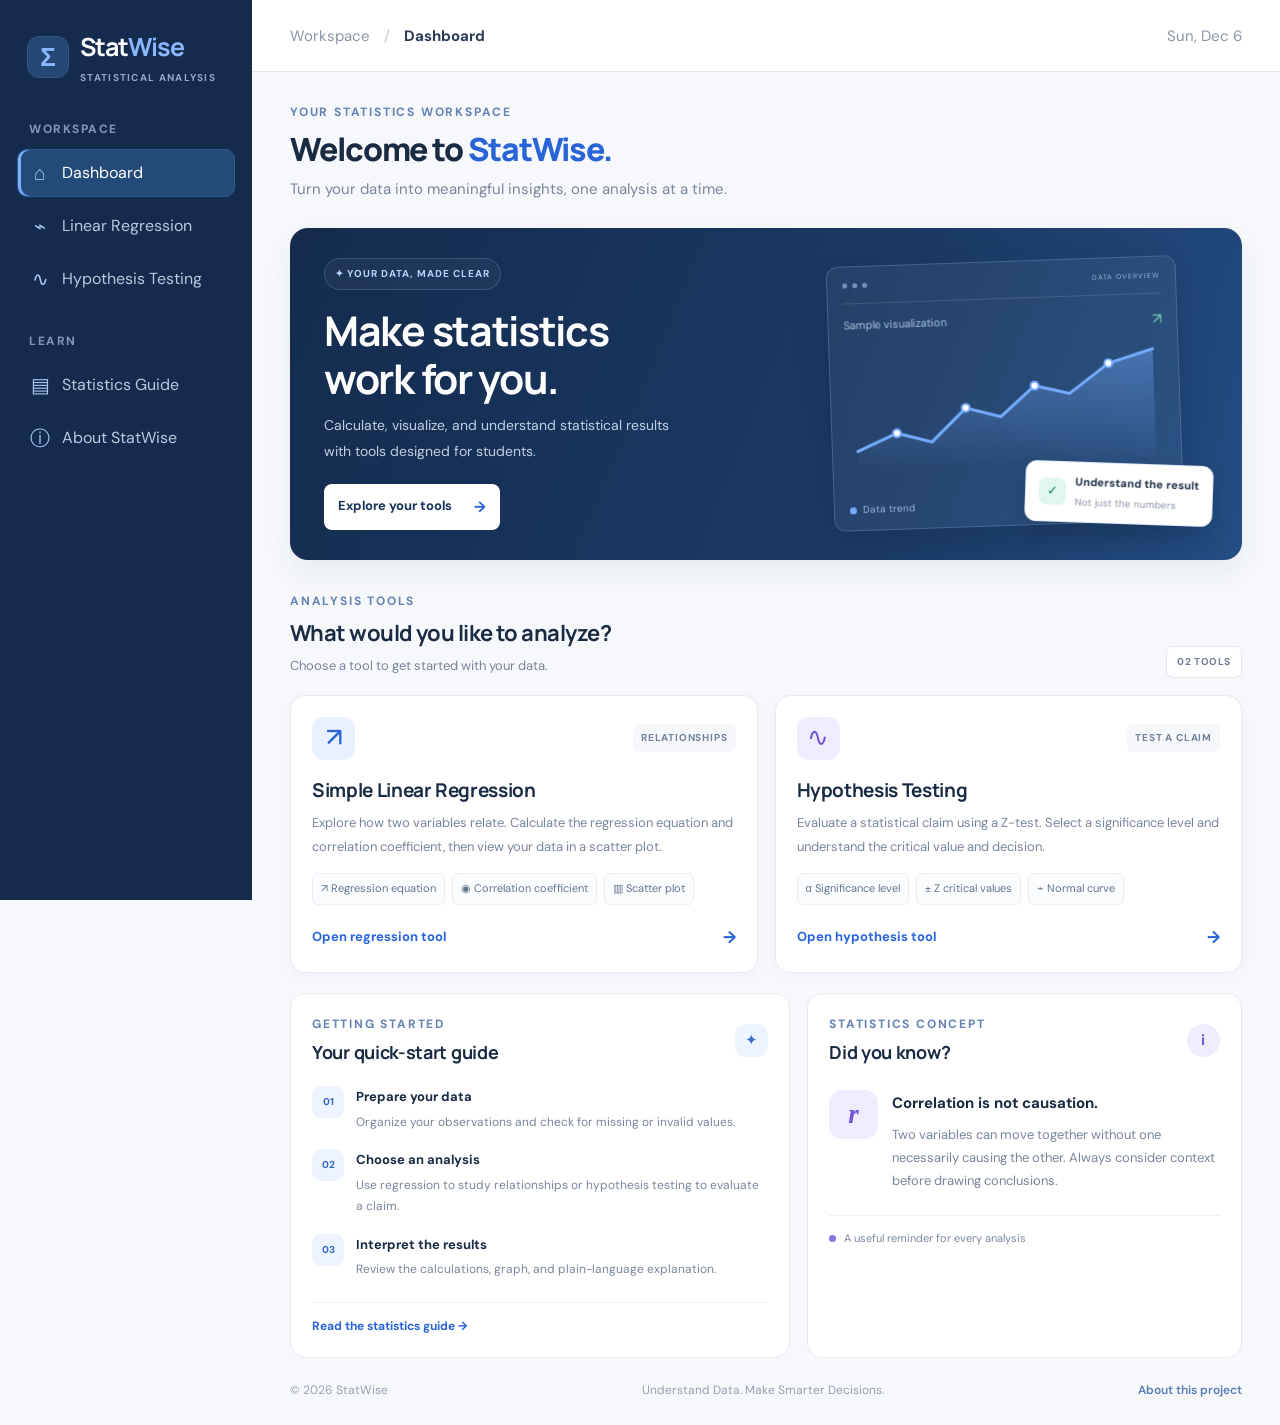
==== StatWise/index.html @ cd6fe4bc "Initial commit" ====
<!DOCTYPE html>
<html lang="en">
<head>
    <meta charset="UTF-8">
    <meta name="viewport" content="width=device-width, initial-scale=1.0">
    <title>StatWise | Dashboard</title>

    <link rel="stylesheet" href="css/style.css">
    <link rel="stylesheet" href="css/dashboard.css">
    <link rel="stylesheet" href="css/responsive.css">

    <script src="js/app.js" defer></script>
</head>
<body>

<div class="app-shell">

    <!-- SIDEBAR -->
    <aside class="sidebar" id="sidebar">

        <a href="index.html" class="brand">
            <div class="brand-logo">Σ</div>
            <div>
                <h2>Stat<span>Wise</span></h2>
                <small>STATISTICAL ANALYSIS</small>
            </div>
        </a>

        <p class="nav-heading">WORKSPACE</p>

        <nav class="navigation">
            <a href="index.html" class="nav-link active">
                <span>⌂</span> Dashboard
            </a>
            <a href="regression.html" class="nav-link">
                <span>⌁</span> Linear Regression
            </a>
            <a href="hypothesis.html" class="nav-link">
                <span>∿</span> Hypothesis Testing
            </a>
        </nav>

        <p class="nav-heading learn-heading">LEARN</p>

        <nav class="navigation">
            <a href="guide.html" class="nav-link">
                <span>▤</span> Statistics Guide
            </a>
            <a href="about.html" class="nav-link">
                <span>ⓘ</span> About StatWise
            </a>
        </nav>
    </aside>

    <!-- MAIN CONTENT -->
    <main class="main-content">

        <header class="topbar">
            <button id="menuToggle" class="menu-toggle"
                    aria-label="Toggle navigation"
                    aria-expanded="false">☰</button>

            <div class="breadcrumb">
                Workspace <span>/</span> <strong>Dashboard</strong>
            </div>

            <div class="topbar-right">
                <span id="todayLabel"></span>
            </div>
        </header>

        <div class="page-content">

            <!-- WELCOME -->
            <section class="welcome-section">
                <div>
                    <p class="eyebrow">YOUR STATISTICS WORKSPACE</p>
                    <h1>Welcome to <span>StatWise.</span></h1>
                    <p class="welcome-description">
                        Turn your data into meaningful insights, one analysis at a time.
                    </p>
                </div>
            </section>

            <!-- HERO BANNER -->
            <section class="hero-banner">
                <div class="hero-content">
                    <span class="hero-label">✦ YOUR DATA, MADE CLEAR</span>

                    <h2>Make statistics<br>work for you.</h2>

                    <p>
                        Calculate, visualize, and understand statistical results
                        with tools designed for students.
                    </p>

                    <a href="#analysis-tools" class="hero-button">
                        Explore your tools <span>→</span>
                    </a>
                </div>

                <div class="hero-graphic">
                    <div class="graphic-card">
                        <div class="graphic-header">
                            <span></span><span></span><span></span>
                            <small>DATA OVERVIEW</small>
                        </div>

                        <div class="graphic-title">
                            Sample visualization
                            <span>↗</span>
                        </div>

                        <svg viewBox="0 0 320 150"
                             class="trend-chart"
                             role="img"
                             aria-label="Illustration of an upward data trend">

                            <defs>
                                <linearGradient id="areaFill" x1="0" y1="0"
                                                x2="0" y2="1">
                                    <stop offset="0%" stop-color="#76ACFF"
                                          stop-opacity="0.4"/>
                                    <stop offset="100%" stop-color="#76ACFF"
                                          stop-opacity="0"/>
                                </linearGradient>
                            </defs>

                            <path d="M10 125 L10 105 L50 88 L85 98
                                     L120 65 L155 75 L190 45
                                     L225 54 L265 25 L310 12
                                     L310 125 Z"
                                  fill="url(#areaFill)"/>

                            <path d="M10 105 L50 88 L85 98 L120 65
                                     L155 75 L190 45 L225 54
                                     L265 25 L310 12"
                                  fill="none" stroke="#76ACFF"
                                  stroke-width="3"
                                  stroke-linecap="round"
                                  stroke-linejoin="round"/>

                            <g fill="#FFFFFF" stroke="#76ACFF" stroke-width="2">
                                <circle cx="50" cy="88" r="4"/>
                                <circle cx="120" cy="65" r="4"/>
                                <circle cx="190" cy="45" r="4"/>
                                <circle cx="265" cy="25" r="4"/>
                            </g>
                        </svg>

                        <div class="chart-legend">
                            <span><i></i> Data trend</span>
                            <span>Illustration only</span>
                        </div>
                    </div>

                    <div class="floating-note">
                        <span class="check-icon">✓</span>
                        <div>
                            <strong>Understand the result</strong>
                            <small>Not just the numbers</small>
                        </div>
                    </div>
                </div>
            </section>

            <!-- ANALYSIS TOOLS -->
            <section class="tools-section" id="analysis-tools">
                <div class="section-heading">
                    <div>
                        <p class="eyebrow">ANALYSIS TOOLS</p>
                        <h2>What would you like to analyze?</h2>
                        <p>Choose a tool to get started with your data.</p>
                    </div>
                    <span class="tool-count">02 TOOLS</span>
                </div>

                <div class="tool-grid">

                    <!-- REGRESSION CARD -->
                    <article class="tool-card">
                        <div class="tool-card-top">
                            <div class="tool-icon regression-icon">↗</div>
                            <span class="tool-tag">RELATIONSHIPS</span>
                        </div>

                        <h3>Simple Linear Regression</h3>

                        <p>
                            Explore how two variables relate. Calculate the
                            regression equation and correlation coefficient,
                            then view your data in a scatter plot.
                        </p>

                        <div class="feature-list">
                            <span>↗ Regression equation</span>
                            <span>◉ Correlation coefficient</span>
                            <span>▥ Scatter plot</span>
                        </div>

                        <a href="regression.html" class="tool-link">
                            Open regression tool <span>→</span>
                        </a>
                    </article>

                    <!-- HYPOTHESIS CARD -->
                    <article class="tool-card">
                        <div class="tool-card-top">
                            <div class="tool-icon hypothesis-icon">∿</div>
                            <span class="tool-tag">TEST A CLAIM</span>
                        </div>

                        <h3>Hypothesis Testing</h3>

                        <p>
                            Evaluate a statistical claim using a Z-test.
                            Select a significance level and understand
                            the critical value and decision.
                        </p>

                        <div class="feature-list">
                            <span>α Significance level</span>
                            <span>± Z critical values</span>
                            <span>⌁ Normal curve</span>
                        </div>

                        <a href="hypothesis.html" class="tool-link">
                            Open hypothesis tool <span>→</span>
                        </a>
                    </article>

                </div>
            </section>

            <!-- BOTTOM PANELS -->
            <section class="bottom-grid">

                <article class="info-panel">
                    <div class="panel-heading">
                        <div>
                            <p class="eyebrow">GETTING STARTED</p>
                            <h3>Your quick-start guide</h3>
                        </div>
                        <span class="panel-icon">✦</span>
                    </div>

                    <div class="steps-list">
                        <div class="step">
                            <span class="step-number">01</span>
                            <div>
                                <h4>Prepare your data</h4>
                                <p>
                                    Organize your observations and check for
                                    missing or invalid values.
                                </p>
                            </div>
                        </div>

                        <div class="step">
                            <span class="step-number">02</span>
                            <div>
                                <h4>Choose an analysis</h4>
                                <p>
                                    Use regression to study relationships or
                                    hypothesis testing to evaluate a claim.
                                </p>
                            </div>
                        </div>

                        <div class="step">
                            <span class="step-number">03</span>
                            <div>
                                <h4>Interpret the results</h4>
                                <p>
                                    Review the calculations, graph, and
                                    plain-language explanation.
                                </p>
                            </div>
                        </div>
                    </div>

                    <a href="guide.html" class="subtle-link">
                        Read the statistics guide →
                    </a>
                </article>

                <article class="info-panel concept-panel">
                    <div class="panel-heading">
                        <div>
                            <p class="eyebrow">STATISTICS CONCEPT</p>
                            <h3>Did you know?</h3>
                        </div>
                        <span class="panel-icon purple-icon">i</span>
                    </div>

                    <div class="concept-content">
                        <div class="concept-symbol">r</div>
                        <div>
                            <h4>Correlation is not causation.</h4>
                            <p>
                                Two variables can move together without one
                                necessarily causing the other. Always consider
                                context before drawing conclusions.
                            </p>
                        </div>
                    </div>

                    <div class="concept-footer">
                        <span></span> A useful reminder for every analysis
                    </div>
                </article>

            </section>

            <!-- FOOTER -->
            <footer class="page-footer">
                <span>© <span id="year"></span> StatWise</span>
                <span>Understand Data. Make Smarter Decisions.</span>
                <a href="about.html">About this project</a>
            </footer>

        </div>
    </main>
</div>

<div class="sidebar-overlay" id="sidebarOverlay"></div>

</body>
</html>
---- StatWise/css/style.css ----
@import url('https://fonts.googleapis.com/css2?family=DM+Sans:wght@400;500;600;700&family=Manrope:wght@400;500;600;700;800&display=swap');

:root {
    --navy: #142B4D;
    --navy-light: #1D3B65;
    --blue: #2864D7;
    --blue-hover: #1F53B8;
    --blue-pale: #EAF1FF;
    --purple: #7356D8;
    --text: #192B43;
    --muted: #78869A;
    --line: #E5EAF1;
    --page: #F6F8FC;
    --white: #FFFFFF;
}

* {
    box-sizing: border-box;
    margin: 0;
    padding: 0;
}

html {
    scroll-behavior: smooth;
}

body {
    font-family: 'DM Sans', Arial, sans-serif;
    color: var(--text);
    background: var(--page);
    min-width: 320px;
}

a {
    text-decoration: none;
    color: inherit;
}

button {
    font: inherit;
}

.app-shell {
    min-height: 100vh;
}

/* SIDEBAR */

.sidebar {
    position: fixed;
    top: 0;
    left: 0;
    bottom: 0;
    z-index: 20;
    width: 252px;
    padding: 27px 17px 17px;
    display: flex;
    flex-direction: column;
    overflow-y: auto;
    background: var(--navy);
    color: #D7E2F2;
}

.brand {
    display: flex;
    align-items: center;
    gap: 11px;
    padding: 0 10px 31px;
}

.brand-logo {
    width: 42px;
    height: 42px;
    display: grid;
    place-items: center;
    border-radius: 12px;
    background: #254775;
    border: 1px solid #345782;
    color: #8AB7FF;
    font-size: 26px;
    font-weight: 700;
}

.brand h2 {
    color: white;
    font-family: 'Manrope', sans-serif;
    font-size: 21px;
    letter-spacing: -1px;
}

.brand h2 span {
    color: #8AB7FF;
}

.brand small {
    display: block;
    margin-top: 3px;
    color: #94A9C5;
    font-size: 8px;
    font-weight: 700;
    letter-spacing: 1.3px;
}

.nav-heading {
    margin: 3px 0 10px;
    padding: 0 12px;
    color: #8399B7;
    font-size: 10px;
    font-weight: 700;
    letter-spacing: 1.5px;
}

.navigation {
    display: grid;
    gap: 5px;
}

.nav-link {
    min-height: 44px;
    padding: 0 12px;
    display: flex;
    align-items: center;
    gap: 12px;
    border: 1px solid transparent;
    border-radius: 10px;
    color: #B9C9DE;
    font-size: 12px;
    transition: 0.2s ease;
}

.nav-link > span {
    width: 20px;
    text-align: center;
    color: #A8C7F5;
    font-size: 20px;
}

.nav-link:hover {
    color: white;
    background: #1A365B;
}

.nav-link.active {
    color: white;
    background: #244A7A;
    border-color: #315C91;
    box-shadow: inset 3px 0 #7EAEFF;
}

.learn-heading {
    margin-top: 29px;
}

.sidebar-bottom {
    margin-top: auto;
    padding-top: 30px;
}

.sidebar-tip {
    padding: 16px 14px;
    border: 1px solid #2D4B70;
    border-radius: 13px;
    background: linear-gradient(145deg, #1B3A61, #172F50);
}

.tip-symbol {
    width: 28px;
    height: 28px;
    display: grid;
    place-items: center;
    margin-bottom: 12px;
    border-radius: 8px;
    background: #2B4F7A;
    color: #A9C9FF;
}

.sidebar-tip h4 {
    margin-bottom: 7px;
    color: white;
    font-size: 12px;
}

.sidebar-tip p {
    margin-bottom: 13px;
    color: #AABBD1;
    font-size: 11px;
    line-height: 1.7;
}

.sidebar-tip a {
    color: #9CC0FF;
    font-size: 10px;
    font-weight: 700;
}

.sidebar-status {
    display: flex;
    align-items: center;
    gap: 8px;
    padding: 18px 5px 0;
    color: #8399B7;
    font-size: 10px;
}

.sidebar-status span {
    width: 7px;
    height: 7px;
    border-radius: 50%;
    background: #55C49A;
}

/* MAIN CONTENT */

.main-content {
    min-height: 100vh;
    margin-left: 252px;
}

.topbar {
    height: 72px;
    padding: 0 38px;
    display: flex;
    align-items: center;
    justify-content: space-between;
    gap: 20px;
    background: white;
    border-bottom: 1px solid var(--line);
}

.breadcrumb {
    color: #8995A6;
    font-size: 12px;
}

.breadcrumb span {
    margin: 0 10px;
    color: #C0C8D3;
}

.breadcrumb strong {
    color: #293C55;
}

.topbar-right {
    display: flex;
    align-items: center;
    gap: 15px;
    color: #8995A6;
    font-size: 11px;
}

.avatar {
    width: 35px;
    height: 35px;
    display: grid;
    place-items: center;
    border-radius: 50%;
    color: #2856A0;
    background: #E4EDFF;
    border: 2px solid white;
    outline: 1px solid #D9E4F5;
    font-size: 12px;
    font-weight: 700;
}

.menu-toggle {
    display: none;
}

.page-content {
    width: 100%;
    max-width: 1450px;
    margin: 0 auto;
    padding: 31px 38px 20px;
}

.eyebrow {
    margin-bottom: 9px;
    color: #6382B1;
    font-size: 9px;
    font-weight: 700;
    letter-spacing: 1.6px;
}

/* BUTTONS */

.primary-button {
    min-height: 42px;
    padding: 0 17px;
    display: inline-flex;
    align-items: center;
    justify-content: center;
    gap: 9px;
    border-radius: 9px;
    color: white;
    background: var(--blue);
    box-shadow: 0 5px 13px #2864D726;
    font-size: 11px;
    font-weight: 700;
    white-space: nowrap;
    transition: 0.2s ease;
}

.primary-button:hover {
    background: var(--blue-hover);
    transform: translateY(-1px);
}

.primary-button span {
    font-size: 17px;
}

/* FOOTER */

.page-footer {
    padding: 23px 0 5px;
    display: flex;
    align-items: center;
    justify-content: space-between;
    gap: 14px;
    color: #95A0B0;
    font-size: 9px;
}

.page-footer a {
    color: #587CB5;
    font-weight: 600;
}

/* MOBILE SIDEBAR */

.sidebar-overlay {
    display: none;
}


/* =================================
   STATWISE - LARGER FONT SIZES
   ================================= */

body {
    font-size: 15px;
    line-height: 1.6;
}

/* Sidebar */
.brand h2 {
    font-size: 25px;
}

.brand small {
    font-size: 10px;
}

.nav-heading {
    font-size: 12px;
}

.nav-link {
    font-size: 14px;
    min-height: 48px;
}

.sidebar-tip h4 {
    font-size: 14px;
}

.sidebar-tip p {
    font-size: 13px;
    line-height: 1.7;
}

.sidebar-tip a {
    font-size: 12px;
}

.sidebar-status {
    font-size: 12px;
}

/* Top navigation */
.breadcrumb {
    font-size: 14px;
}

.topbar-right {
    font-size: 13px;
}

/* Buttons and footer */
.primary-button {
    font-size: 13px;
}

.page-footer {
    font-size: 12px;
}

/* Keep text readable on smaller screens */
@media (max-width: 650px) {
    .nav-link {
        font-size: 15px;
    }

    .breadcrumb {
        font-size: 12px;
    }

    .primary-button {
        font-size: 14px;
    }

    .page-footer {
        font-size: 12px;
    }
}


/* ========================================
   STATWISE - CONSISTENT TYPOGRAPHY
   ======================================== */

/* Main page headings */
.main-content h1,
.page-content h1,
.hypothesis-page h1 {
    font-size: 42px;
    line-height: 1.2;
    font-weight: 750;
    letter-spacing: -1.2px;
    color: var(--text, #172b4d);
}

/* Section headings */
.main-content h2,
.page-content h2 {
    font-size: 28px;
    line-height: 1.3;
    font-weight: 700;
}

/* Card and panel headings */
.main-content h3,
.page-content h3 {
    font-size: 23px;
    line-height: 1.4;
    font-weight: 700;
}

/* Smaller headings */
.main-content h4,
.page-content h4 {
    font-size: 17px;
    line-height: 1.5;
    font-weight: 700;
}

/* Paragraph text */
.main-content p,
.page-content p,
.hypothesis-page p {
    font-size: 15px;
    line-height: 1.8;
}

/* Small uppercase labels */
.main-content .eyebrow,
.page-content .eyebrow {
    font-size: 12px;
    line-height: 1.5;
    font-weight: 700;
    letter-spacing: 1.8px;
}

/* Top navigation */
.topbar,
.breadcrumb,
.topbar-right {
    font-size: 15px;
}

/* Sidebar navigation */
.sidebar .nav-link {
    font-size: 16px;
    line-height: 1.5;
}

/* Responsive typography */
@media (max-width: 768px) {
    .main-content h1,
    .page-content h1,
    .hypothesis-page h1 {
        font-size: 32px;
        letter-spacing: -0.6px;
    }

    .main-content h2,
    .page-content h2 {
        font-size: 24px;
    }

    .main-content h3,
    .page-content h3 {
        font-size: 20px;
    }

    .main-content p,
    .page-content p,
    .hypothesis-page p {
        font-size: 14px;
    }
}
---- StatWise/css/dashboard.css ----
/* WELCOME SECTION */

.welcome-section {
    display: flex;
    align-items: center;
    justify-content: space-between;
    gap: 20px;
    margin-bottom: 25px;
}

.welcome-section h1 {
    font-family: 'Manrope', sans-serif;
    font-size: clamp(22px, 2.2vw, 29px);
    font-weight: 800;
    letter-spacing: -1.1px;
}

.welcome-section h1 span {
    color: var(--blue);
}

.welcome-description {
    margin-top: 8px;
    color: var(--muted);
    font-size: 12px;
    line-height: 1.7;
}

/* HERO BANNER */

.hero-banner {
    position: relative;
    min-height: 280px;
    padding: 30px 34px;
    display: flex;
    justify-content: space-between;
    overflow: hidden;
    border-radius: 18px;
    color: white;
    background: linear-gradient(
        112deg,
        #142B4D 0%,
        #1A3A65 60%,
        #244D83 100%
    );
    box-shadow: 0 12px 28px #17345A12;
}

.hero-content {
    position: relative;
    z-index: 2;
    width: 51%;
    max-width: 440px;
}

.hero-label {
    display: inline-flex;
    padding: 7px 10px;
    border: 1px solid #53749D80;
    border-radius: 20px;
    background: #FFFFFF0A;
    color: #B9D3FF;
    font-size: 8px;
    font-weight: 700;
    letter-spacing: 1px;
}

.hero-content h2 {
    margin: 17px 0 11px;
    font-family: 'Manrope', sans-serif;
    font-size: clamp(27px, 3vw, 38px);
    line-height: 1.16;
    letter-spacing: -1.3px;
}

.hero-content > p {
    max-width: 365px;
    color: #C2D0E3;
    font-size: 12px;
    line-height: 1.8;
}

.hero-button {
    display: inline-flex;
    align-items: center;
    gap: 22px;
    margin-top: 20px;
    padding: 11px 14px;
    border-radius: 8px;
    color: #17345A;
    background: white;
    font-size: 10px;
    font-weight: 700;
    transition: 0.2s ease;
}

.hero-button:hover {
    background: #E9F1FF;
    transform: translateY(-1px);
}

.hero-button span {
    color: var(--blue);
    font-size: 15px;
}

/* DECORATIVE CHART */

.hero-graphic {
    position: relative;
    z-index: 2;
    width: 46%;
    min-width: 260px;
    display: flex;
    align-items: center;
    justify-content: center;
}

.graphic-card {
    width: 100%;
    max-width: 350px;
    padding: 13px 15px 12px;
    border: 1px solid #6B8DBA70;
    border-radius: 12px;
    background: #FFFFFF0C;
    box-shadow: 0 18px 45px #07182E3B;
    backdrop-filter: blur(8px);
    transform: rotate(-2deg);
}

.graphic-header {
    display: flex;
    align-items: center;
    gap: 5px;
    padding-bottom: 12px;
    border-bottom: 1px solid #FFFFFF20;
}

.graphic-header > span {
    width: 5px;
    height: 5px;
    border-radius: 50%;
    background: #7195C2;
}

.graphic-header small {
    margin-left: auto;
    color: #9BB6D8;
    font-size: 7px;
    letter-spacing: 1px;
}

.graphic-title {
    display: flex;
    justify-content: space-between;
    margin-top: 13px;
    color: #AFC3DD;
    font-size: 9px;
}

.graphic-title span {
    color: #78D9B2;
    font-size: 15px;
}

.trend-chart {
    display: block;
    width: 100%;
    margin: 6px 0;
}

.chart-legend {
    display: flex;
    justify-content: space-between;
    color: #9BB6D8;
    font-size: 8px;
}

.chart-legend span:first-child {
    display: flex;
    align-items: center;
    gap: 6px;
}

.chart-legend i {
    width: 7px;
    height: 7px;
    border-radius: 50%;
    background: #76ACFF;
}

.floating-note {
    position: absolute;
    right: -5px;
    bottom: 6px;
    display: flex;
    align-items: center;
    gap: 9px;
    padding: 11px 13px;
    border: 1px solid #DDE8F8;
    border-radius: 11px;
    color: var(--text);
    background: white;
    box-shadow: 0 9px 25px #081A3033;
    transform: rotate(2deg);
}

.check-icon {
    width: 27px;
    height: 27px;
    display: grid;
    place-items: center;
    border-radius: 8px;
    color: #14865C;
    background: #E0F7ED;
    font-size: 13px;
}

.floating-note strong,
.floating-note small {
    display: block;
    white-space: nowrap;
}

.floating-note strong {
    font-size: 9px;
}

.floating-note small {
    margin-top: 3px;
    color: #8995A6;
    font-size: 8px;
}

/* ANALYSIS TOOLS */

.tools-section {
    scroll-margin-top: 20px;
}

.section-heading {
    display: flex;
    align-items: flex-end;
    justify-content: space-between;
    gap: 15px;
    margin: 32px 0 17px;
}

.section-heading h2 {
    font-family: 'Manrope', sans-serif;
    font-size: 19px;
    letter-spacing: -0.55px;
}

.section-heading > div > p:last-child {
    margin-top: 7px;
    color: var(--muted);
    font-size: 11px;
}

.tool-count {
    padding: 7px 10px;
    border: 1px solid #E1E7F0;
    border-radius: 7px;
    color: #6D7F97;
    background: white;
    font-size: 9px;
    font-weight: 700;
    letter-spacing: 0.6px;
}

.tool-grid {
    display: grid;
    grid-template-columns: repeat(2, minmax(0, 1fr));
    gap: 17px;
}

.tool-card {
    min-height: 278px;
    padding: 21px;
    display: flex;
    flex-direction: column;
    border: 1px solid var(--line);
    border-radius: 15px;
    background: white;
    box-shadow: 0 4px 15px #1B355508;
    transition: 0.22s ease;
}

.tool-card:hover {
    border-color: #C7D7F2;
    box-shadow: 0 12px 28px #1B35550C;
    transform: translateY(-2px);
}

.tool-card-top {
    display: flex;
    align-items: center;
    justify-content: space-between;
    gap: 10px;
}

.tool-icon {
    width: 43px;
    height: 43px;
    display: grid;
    place-items: center;
    border-radius: 12px;
    font-size: 26px;
    font-weight: 500;
}

.regression-icon {
    color: #2864D7;
    background: #E9F0FF;
}

.hypothesis-icon {
    color: #7356D8;
    background: #F0ECFF;
}

.tool-tag {
    padding: 6px 8px;
    border-radius: 6px;
    color: #71829A;
    background: #F5F7FB;
    font-size: 8px;
    font-weight: 700;
    letter-spacing: 0.8px;
}

.tool-card h3 {
    margin: 17px 0 8px;
    font-family: 'Manrope', sans-serif;
    font-size: 16px;
    letter-spacing: -0.35px;
}

.tool-card > p {
    color: var(--muted);
    font-size: 11px;
    line-height: 1.75;
}

.feature-list {
    display: flex;
    flex-wrap: wrap;
    gap: 7px;
    margin-top: 15px;
}

.feature-list span {
    padding: 6px 8px;
    border: 1px solid #E9EDF4;
    border-radius: 6px;
    color: #62758F;
    background: #FBFCFE;
    font-size: 9px;
}

.tool-link {
    display: flex;
    align-items: center;
    justify-content: space-between;
    margin-top: auto;
    padding-top: 19px;
    color: var(--blue);
    font-size: 11px;
    font-weight: 700;
}

.tool-link span {
    font-size: 17px;
    transition: transform 0.2s ease;
}

.tool-link:hover span {
    transform: translateX(4px);
}

/* QUICK START AND CONCEPT PANELS */

.bottom-grid {
    display: grid;
    grid-template-columns: 1.15fr 1fr;
    gap: 17px;
    margin-top: 20px;
}

.info-panel {
    padding: 21px;
    border: 1px solid var(--line);
    border-radius: 15px;
    background: white;
}

.panel-heading {
    display: flex;
    align-items: center;
    justify-content: space-between;
    gap: 12px;
}

.panel-heading .eyebrow {
    margin-bottom: 7px;
}

.panel-heading h3 {
    font-family: 'Manrope', sans-serif;
    font-size: 15px;
    letter-spacing: -0.3px;
}

.panel-icon {
    width: 33px;
    height: 33px;
    display: grid;
    place-items: center;
    border-radius: 10px;
    color: #3E70C4;
    background: #EDF3FF;
}

.steps-list {
    display: grid;
    gap: 16px;
    margin: 21px 0;
}

.step {
    display: flex;
    align-items: flex-start;
    gap: 12px;
}

.step-number {
    flex: 0 0 32px;
    height: 32px;
    display: grid;
    place-items: center;
    border-radius: 9px;
    color: #3167BD;
    background: #EDF3FF;
    font-size: 10px;
    font-weight: 700;
}

.step h4 {
    margin: 1px 0 5px;
    font-size: 11px;
}

.step p {
    color: var(--muted);
    font-size: 10px;
    line-height: 1.65;
}

.subtle-link {
    display: flex;
    align-items: center;
    justify-content: space-between;
    padding-top: 14px;
    border-top: 1px solid #EDF0F5;
    color: var(--blue);
    font-size: 10px;
    font-weight: 700;
}

.purple-icon {
    border-radius: 50%;
    color: #7356D8;
    background: #F0ECFF;
    font-size: 15px;
    font-weight: 700;
}

.concept-content {
    display: flex;
    align-items: flex-start;
    gap: 14px;
    margin: 25px 0 22px;
}

.concept-symbol {
    flex: 0 0 49px;
    height: 49px;
    display: grid;
    place-items: center;
    border-radius: 13px;
    color: #7356D8;
    background: #F0ECFF;
    font: italic 700 27px Georgia, serif;
}

.concept-content h4 {
    margin: 2px 0 8px;
    font-size: 13px;
}

.concept-content p {
    color: var(--muted);
    font-size: 11px;
    line-height: 1.8;
}

.concept-footer {
    display: flex;
    align-items: center;
    gap: 8px;
    padding-top: 14px;
    border-top: 1px solid #EDF0F5;
    color: #7A899C;
    font-size: 10px;
}

.concept-footer span {
    width: 7px;
    height: 7px;
    border-radius: 50%;
    background: #8A70E4;
}


/* =================================
   DASHBOARD - LARGER TYPOGRAPHY
   ================================= */

/* Welcome section */
.eyebrow {
    font-size: 11px;
}

.welcome-section h1 {
    font-size: clamp(27px, 2.5vw, 34px);
}

.welcome-description {
    font-size: 14px;
}

/* Hero banner */
.hero-label {
    font-size: 10px;
}

.hero-content h2 {
    font-size: clamp(32px, 3.2vw, 43px);
}

.hero-content > p {
    font-size: 14px;
}

.hero-button {
    font-size: 13px;
}

.graphic-title {
    font-size: 11px;
}

.chart-legend {
    font-size: 10px;
}

.floating-note strong {
    font-size: 11px;
}

.floating-note small {
    font-size: 10px;
}

/* Analysis section */
.section-heading h2 {
    font-size: 22px;
}

.section-heading > div > p:last-child {
    font-size: 13px;
}

.tool-count {
    font-size: 10px;
}

/* Analysis cards */
.tool-card h3 {
    font-size: 19px;
}

.tool-card > p {
    font-size: 13px;
    line-height: 1.8;
}

.tool-tag {
    font-size: 10px;
}

.feature-list span {
    font-size: 11px;
}

.tool-link {
    font-size: 13px;
}

/* Information panels */
.panel-heading h3 {
    font-size: 18px;
}

.step h4 {
    font-size: 13px;
}

.step p {
    font-size: 12px;
    line-height: 1.8;
}

.subtle-link {
    font-size: 12px;
}

.concept-content h4 {
    font-size: 15px;
}

.concept-content p {
    font-size: 13px;
    line-height: 1.8;
}

.concept-footer {
    font-size: 11px;
}

/* Mobile readability */
@media (max-width: 650px) {
    .welcome-section h1 {
        font-size: 27px;
    }

    .welcome-description {
        font-size: 14px;
    }

    .hero-content h2 {
        font-size: 34px;
    }

    .hero-content > p {
        font-size: 14px;
    }

    .section-heading h2 {
        font-size: 19px;
    }

    .tool-card h3 {
        font-size: 19px;
    }

    .tool-card > p {
        font-size: 14px;
    }

    .feature-list span {
        font-size: 11px;
    }

    .step h4 {
        font-size: 14px;
    }

    .step p {
        font-size: 13px;
    }

    .concept-content h4 {
        font-size: 15px;
    }

    .concept-content p {
        font-size: 13px;
    }
}
---- StatWise/css/responsive.css ----
@media (min-width: 1500px) {
    .page-content {
        padding-top: 40px;
    }

    .hero-banner {
        min-height: 305px;
    }
}

@media (max-width: 1200px) {
    .sidebar {
        width: 225px;
    }

    .main-content {
        margin-left: 225px;
    }

    .topbar {
        padding: 0 25px;
    }

    .page-content {
        padding: 27px 25px 18px;
    }

    .hero-banner {
        padding: 27px;
    }

    .hero-graphic {
        min-width: 220px;
    }

    .bottom-grid {
        grid-template-columns: 1fr;
    }
}

@media (max-width: 900px) {
    .sidebar {
        width: 252px;
        transform: translateX(-100%);
        transition: transform 0.25s ease;
        box-shadow: 15px 0 40px #0B1B3020;
    }

    .sidebar.open {
        transform: translateX(0);
    }

    .main-content {
        margin-left: 0;
    }

    .menu-toggle {
        display: grid;
        place-items: center;
        width: 35px;
        height: 35px;
        border: 1px solid var(--line);
        border-radius: 9px;
        color: var(--navy);
        background: white;
        cursor: pointer;
    }

    .topbar {
        justify-content: flex-start;
        padding: 0 22px;
    }

    .topbar-right {
        margin-left: auto;
    }

    .sidebar-overlay.show {
        display: block;
        position: fixed;
        inset: 0;
        z-index: 15;
        background: #0A193A66;
    }
}

@media (max-width: 650px) {
    .topbar {
        height: 62px;
        gap: 12px;
        padding: 0 15px;
    }

    .breadcrumb {
        font-size: 11px;
    }

    .breadcrumb span {
        margin: 0 5px;
    }

    .topbar-right > span {
        display: none;
    }

    .page-content {
        padding: 24px 15px 18px;
    }

    .welcome-section {
        align-items: stretch;
        flex-direction: column;
        margin-bottom: 20px;
    }

    .welcome-section h1 {
        font-size: 25px;
    }

    .welcome-description {
        line-height: 1.6;
    }

    .primary-button {
        width: 100%;
    }

    .hero-banner {
        min-height: 0;
        padding: 25px 22px;
    }

    .hero-content {
        width: 100%;
        max-width: none;
    }

    .hero-content h2 {
        font-size: 32px;
    }

    .hero-content > p {
        max-width: 390px;
    }

    .hero-graphic {
        display: none;
    }

    .section-heading {
        align-items: flex-start;
        margin-top: 28px;
    }

    .section-heading h2 {
        font-size: 17px;
    }

    .section-heading > div > p:last-child {
        line-height: 1.6;
    }

    .tool-count {
        flex-shrink: 0;
        font-size: 8px;
    }

    .tool-grid {
        grid-template-columns: 1fr;
        gap: 12px;
    }

    .tool-card {
        min-height: 0;
        padding: 19px;
    }

    .tool-link {
        padding-top: 20px;
    }

    .bottom-grid {
        grid-template-columns: 1fr;
        gap: 12px;
        margin-top: 13px;
    }

    .info-panel {
        padding: 18px;
    }

    .page-footer {
        align-items: flex-start;
        flex-wrap: wrap;
        line-height: 1.5;
    }

    .page-footer > span:nth-child(2) {
        order: 3;
        width: 100%;
    }
}

@media (prefers-reduced-motion: reduce) {
    *,
    *::before,
    *::after {
        scroll-behavior: auto !important;
        transition-duration: 0.01ms !important;
    }
}
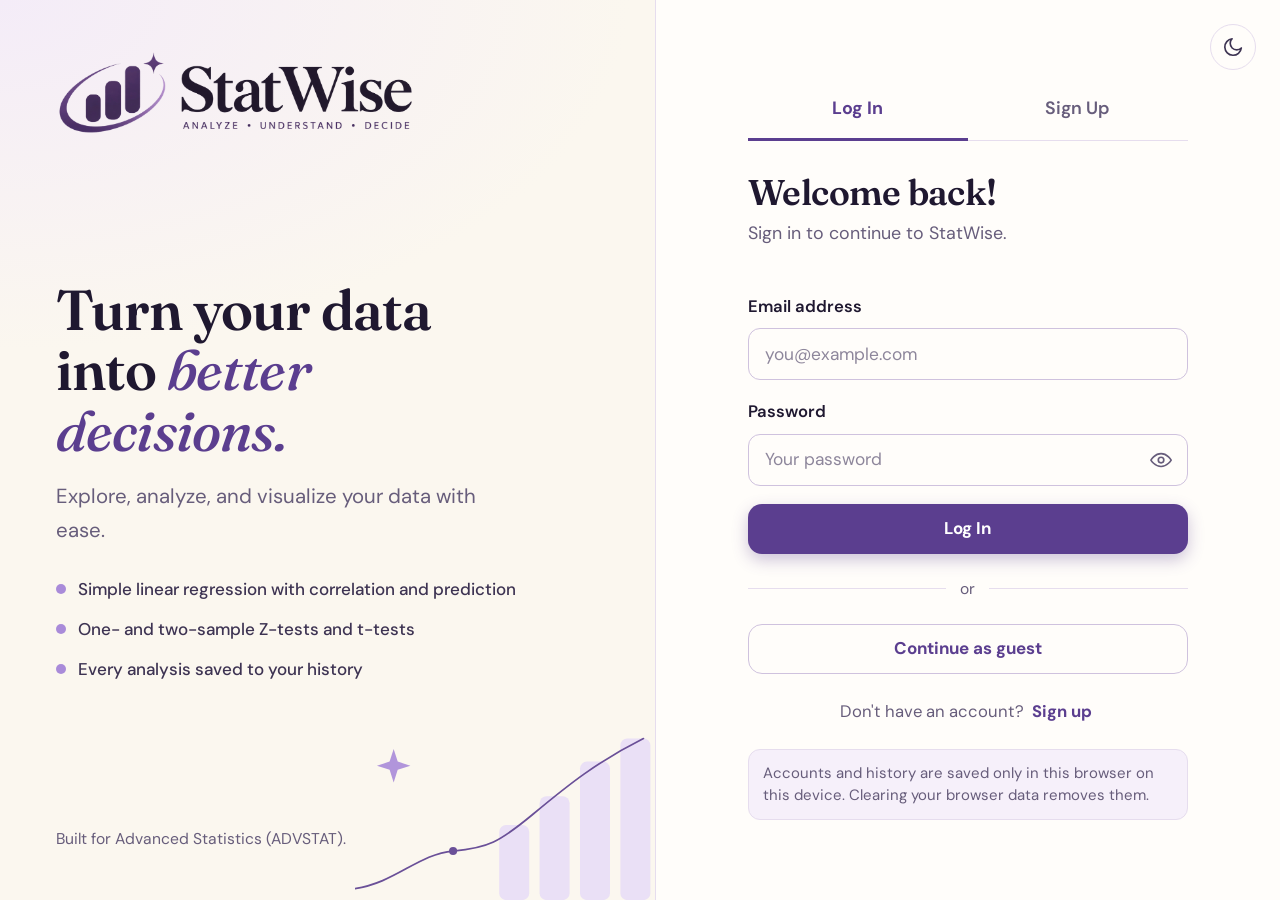
==== commit a13a3179: "major revisions" ====
--- a/StatWise/index.html
+++ b/StatWise/index.html
@@ -3,327 +3,189 @@
 <head>
     <meta charset="UTF-8">
     <meta name="viewport" content="width=device-width, initial-scale=1.0">
-    <title>StatWise | Dashboard</title>
+    <title>Dashboard | StatWise</title>
+    <link rel="icon" type="image/png" href="assets/logo-mark-light.png">
 
+    <script src="js/core.js"></script>
     <link rel="stylesheet" href="css/style.css">
-    <link rel="stylesheet" href="css/dashboard.css">
-    <link rel="stylesheet" href="css/responsive.css">
-
+    <link rel="stylesheet" href="css/pages.css">
     <script src="js/app.js" defer></script>
+    <script src="js/charts.js" defer></script>
+    <script src="js/dashboard.js" defer></script>
 </head>
-<body>
+<body data-nav="dashboard" data-section="Workspace" data-title="Dashboard">
 
 <div class="app-shell">
+    <aside class="sidebar" id="sidebar"></aside>
 
-    <!-- SIDEBAR -->
-    <aside class="sidebar" id="sidebar">
+    <div class="main-content">
+        <header class="topbar" id="topbar"></header>
 
-        <a href="index.html" class="brand">
-            <div class="brand-logo">Σ</div>
-            <div>
-                <h2>Stat<span>Wise</span></h2>
-                <small>STATISTICAL ANALYSIS</small>
-            </div>
-        </a>
+        <main class="page-content">
 
-        <p class="nav-heading">WORKSPACE</p>
+            <!-- GREETING -->
+            <section class="greeting">
+                <h1 id="greeting">Welcome!</h1>
+                <p>Here's your statistics workspace at a glance.</p>
+            </section>
 
-        <nav class="navigation">
-            <a href="index.html" class="nav-link active">
-                <span>⌂</span> Dashboard
-            </a>
-            <a href="regression.html" class="nav-link">
-                <span>⌁</span> Linear Regression
-            </a>
-            <a href="hypothesis.html" class="nav-link">
-                <span>∿</span> Hypothesis Testing
-            </a>
-        </nav>
-
-        <p class="nav-heading learn-heading">LEARN</p>
-
-        <nav class="navigation">
-            <a href="guide.html" class="nav-link">
-                <span>▤</span> Statistics Guide
-            </a>
-            <a href="about.html" class="nav-link">
-                <span>ⓘ</span> About StatWise
-            </a>
-        </nav>
-    </aside>
-
-    <!-- MAIN CONTENT -->
-    <main class="main-content">
-
-        <header class="topbar">
-            <button id="menuToggle" class="menu-toggle"
-                    aria-label="Toggle navigation"
-                    aria-expanded="false">☰</button>
-
-            <div class="breadcrumb">
-                Workspace <span>/</span> <strong>Dashboard</strong>
-            </div>
-
-            <div class="topbar-right">
-                <span id="todayLabel"></span>
-            </div>
-        </header>
-
-        <div class="page-content">
-
-            <!-- WELCOME -->
-            <section class="welcome-section">
-                <div>
-                    <p class="eyebrow">YOUR STATISTICS WORKSPACE</p>
-                    <h1>Welcome to <span>StatWise.</span></h1>
-                    <p class="welcome-description">
-                        Turn your data into meaningful insights, one analysis at a time.
-                    </p>
+            <!-- STATS (calculated from your analysis history) -->
+            <section class="stat-grid" aria-label="Your activity">
+                <div class="stat-card">
+                    <div>
+                        <span class="stat-label">Analyses Run</span>
+                        <span class="stat-value" id="statTotal">0</span>
+                        <span class="stat-delta flat" id="statTotalDelta">Nothing yet</span>
+                    </div>
+                    <div class="card-icon" data-icon="history"></div>
+                </div>
+                <div class="stat-card">
+                    <div>
+                        <span class="stat-label">Regression Analyses</span>
+                        <span class="stat-value" id="statRegression">0</span>
+                        <span class="stat-delta flat" id="statRegressionDelta">Nothing yet</span>
+                    </div>
+                    <div class="card-icon" data-icon="regression"></div>
+                </div>
+                <div class="stat-card">
+                    <div>
+                        <span class="stat-label">Hypothesis Tests</span>
+                        <span class="stat-value" id="statHypothesis">0</span>
+                        <span class="stat-delta flat" id="statHypothesisDelta">Nothing yet</span>
+                    </div>
+                    <div class="card-icon" data-icon="hypothesis"></div>
                 </div>
             </section>
 
-            <!-- HERO BANNER -->
-            <section class="hero-banner">
-                <div class="hero-content">
-                    <span class="hero-label">✦ YOUR DATA, MADE CLEAR</span>
+            <!-- ACTIVITY + CTA -->
+            <section class="dash-grid">
+                <article class="card">
+                    <div class="card-head">
+                        <div>
+                            <span class="eyebrow">Activity</span>
+                            <h2 style="font-size:1.5rem">Analytics Overview</h2>
+                        </div>
+                        <span class="badge">Last 7 days</span>
+                    </div>
+                    <div id="activityChart"></div>
+                    <p class="chart-caption" id="activityCaption"></p>
+                </article>
 
-                    <h2>Make statistics<br>work for you.</h2>
+                <article class="cta-card">
+                    <h2>Ready for your next analysis?</h2>
+                    <p>Pick a tool, load sample data, and see the results in seconds.</p>
+                    <a href="regression.html" class="btn btn-primary">Start with regression &rarr;</a>
+                    <div class="cta-bars" aria-hidden="true"><span></span><span></span><span></span></div>
+                </article>
+            </section>
 
-                    <p>
-                        Calculate, visualize, and understand statistical results
-                        with tools designed for students.
-                    </p>
-
-                    <a href="#analysis-tools" class="hero-button">
-                        Explore your tools <span>→</span>
-                    </a>
+            <!-- TOOLS -->
+            <section id="analysis-tools">
+                <div class="section-heading">
+                    <div>
+                        <span class="eyebrow">Analysis tools</span>
+                        <h2>What would you like to analyze?</h2>
+                    </div>
                 </div>
 
-                <div class="hero-graphic">
-                    <div class="graphic-card">
-                        <div class="graphic-header">
-                            <span></span><span></span><span></span>
-                            <small>DATA OVERVIEW</small>
+                <div class="tool-grid">
+                    <article class="tool-card">
+                        <div class="tool-card-top">
+                            <div class="card-icon" data-icon="regression"></div>
+                            <span class="badge primary">Relationships</span>
                         </div>
+                        <h3>Simple Linear Regression</h3>
+                        <p>Explore how two variables relate. Get the regression equation and correlation
+                           coefficient, then see your data in a scatter plot.</p>
+                        <div class="chip-row">
+                            <span class="chip">Regression equation</span>
+                            <span class="chip">Pearson's r</span>
+                            <span class="chip">Scatter plot</span>
+                        </div>
+                        <a href="regression.html" class="tool-link">Open regression tool &rarr;</a>
+                    </article>
 
-                        <div class="graphic-title">
-                            Sample visualization
-                            <span>↗</span>
+                    <article class="tool-card">
+                        <div class="tool-card-top">
+                            <div class="card-icon" data-icon="hypothesis"></div>
+                            <span class="badge primary">Test a claim</span>
                         </div>
+                        <h3>Hypothesis Testing</h3>
+                        <p>Evaluate a claim with a one- or two-sample Z-test or t-test. Choose α and the
+                           tail, then see the critical value and decision.</p>
+                        <div class="chip-row">
+                            <span class="chip">Z &amp; t tests</span>
+                            <span class="chip">Critical values</span>
+                            <span class="chip">Bell curve</span>
+                        </div>
+                        <a href="hypothesis.html" class="tool-link">Open hypothesis tool &rarr;</a>
+                    </article>
+                </div>
+            </section>
 
-                        <svg viewBox="0 0 320 150"
-                             class="trend-chart"
-                             role="img"
-                             aria-label="Illustration of an upward data trend">
+            <!-- RECENT + CONCEPT -->
+            <section class="two-col">
+                <article class="card">
+                    <div class="card-head">
+                        <div>
+                            <span class="eyebrow">Recent</span>
+                            <h3>Latest analyses</h3>
+                        </div>
+                        <a href="history.html" class="btn btn-ghost btn-sm">View all</a>
+                    </div>
+                    <div id="recentList" class="recent-list"></div>
+                </article>
 
-                            <defs>
-                                <linearGradient id="areaFill" x1="0" y1="0"
-                                                x2="0" y2="1">
-                                    <stop offset="0%" stop-color="#76ACFF"
-                                          stop-opacity="0.4"/>
-                                    <stop offset="100%" stop-color="#76ACFF"
-                                          stop-opacity="0"/>
-                                </linearGradient>
-                            </defs>
-
-                            <path d="M10 125 L10 105 L50 88 L85 98
-                                     L120 65 L155 75 L190 45
-                                     L225 54 L265 25 L310 12
-                                     L310 125 Z"
-                                  fill="url(#areaFill)"/>
-
-                            <path d="M10 105 L50 88 L85 98 L120 65
-                                     L155 75 L190 45 L225 54
-                                     L265 25 L310 12"
-                                  fill="none" stroke="#76ACFF"
-                                  stroke-width="3"
-                                  stroke-linecap="round"
-                                  stroke-linejoin="round"/>
-
-                            <g fill="#FFFFFF" stroke="#76ACFF" stroke-width="2">
-                                <circle cx="50" cy="88" r="4"/>
-                                <circle cx="120" cy="65" r="4"/>
-                                <circle cx="190" cy="45" r="4"/>
-                                <circle cx="265" cy="25" r="4"/>
-                            </g>
-                        </svg>
-
-                        <div class="chart-legend">
-                            <span><i></i> Data trend</span>
-                            <span>Illustration only</span>
+                <article class="card">
+                    <div class="card-head">
+                        <div>
+                            <span class="eyebrow">Getting started</span>
+                            <h3>Your quick-start guide</h3>
                         </div>
                     </div>
+                    <div class="steps-list">
+                        <div class="step">
+                            <span class="step-number">1</span>
+                            <div><h4>Prepare your data</h4>
+                                <p>Organize your observations and check for missing or invalid values.</p></div>
+                        </div>
+                        <div class="step">
+                            <span class="step-number">2</span>
+                            <div><h4>Choose an analysis</h4>
+                                <p>Use regression to study a relationship or hypothesis testing to evaluate a claim.</p></div>
+                        </div>
+                        <div class="step">
+                            <span class="step-number">3</span>
+                            <div><h4>Interpret the results</h4>
+                                <p>Review the numbers, the graph and the plain-language explanation. Read
+                                   <a href="module7.html" style="color:var(--link);font-weight:700">Module 7</a> and
+                                   <a href="module9.html" style="color:var(--link);font-weight:700">Module 9</a> for the theory.</p></div>
+                        </div>
+                    </div>
+                </article>
+            </section>
 
-                    <div class="floating-note">
-                        <span class="check-icon">✓</span>
-                        <div>
-                            <strong>Understand the result</strong>
-                            <small>Not just the numbers</small>
-                        </div>
+            <section class="card" style="margin-top:20px">
+                <div class="concept-content">
+                    <div class="concept-symbol">r</div>
+                    <div>
+                        <span class="eyebrow">Did you know?</span>
+                        <h3>Correlation is not causation.</h3>
+                        <p>Two variables can move together without one causing the other. Always consider
+                           context before drawing conclusions.</p>
                     </div>
                 </div>
             </section>
 
-            <!-- ANALYSIS TOOLS -->
-            <section class="tools-section" id="analysis-tools">
-                <div class="section-heading">
-                    <div>
-                        <p class="eyebrow">ANALYSIS TOOLS</p>
-                        <h2>What would you like to analyze?</h2>
-                        <p>Choose a tool to get started with your data.</p>
-                    </div>
-                    <span class="tool-count">02 TOOLS</span>
-                </div>
-
-                <div class="tool-grid">
-
-                    <!-- REGRESSION CARD -->
-                    <article class="tool-card">
-                        <div class="tool-card-top">
-                            <div class="tool-icon regression-icon">↗</div>
-                            <span class="tool-tag">RELATIONSHIPS</span>
-                        </div>
-
-                        <h3>Simple Linear Regression</h3>
-
-                        <p>
-                            Explore how two variables relate. Calculate the
-                            regression equation and correlation coefficient,
-                            then view your data in a scatter plot.
-                        </p>
-
-                        <div class="feature-list">
-                            <span>↗ Regression equation</span>
-                            <span>◉ Correlation coefficient</span>
-                            <span>▥ Scatter plot</span>
-                        </div>
-
-                        <a href="regression.html" class="tool-link">
-                            Open regression tool <span>→</span>
-                        </a>
-                    </article>
-
-                    <!-- HYPOTHESIS CARD -->
-                    <article class="tool-card">
-                        <div class="tool-card-top">
-                            <div class="tool-icon hypothesis-icon">∿</div>
-                            <span class="tool-tag">TEST A CLAIM</span>
-                        </div>
-
-                        <h3>Hypothesis Testing</h3>
-
-                        <p>
-                            Evaluate a statistical claim using a Z-test.
-                            Select a significance level and understand
-                            the critical value and decision.
-                        </p>
-
-                        <div class="feature-list">
-                            <span>α Significance level</span>
-                            <span>± Z critical values</span>
-                            <span>⌁ Normal curve</span>
-                        </div>
-
-                        <a href="hypothesis.html" class="tool-link">
-                            Open hypothesis tool <span>→</span>
-                        </a>
-                    </article>
-
-                </div>
-            </section>
-
-            <!-- BOTTOM PANELS -->
-            <section class="bottom-grid">
-
-                <article class="info-panel">
-                    <div class="panel-heading">
-                        <div>
-                            <p class="eyebrow">GETTING STARTED</p>
-                            <h3>Your quick-start guide</h3>
-                        </div>
-                        <span class="panel-icon">✦</span>
-                    </div>
-
-                    <div class="steps-list">
-                        <div class="step">
-                            <span class="step-number">01</span>
-                            <div>
-                                <h4>Prepare your data</h4>
-                                <p>
-                                    Organize your observations and check for
-                                    missing or invalid values.
-                                </p>
-                            </div>
-                        </div>
-
-                        <div class="step">
-                            <span class="step-number">02</span>
-                            <div>
-                                <h4>Choose an analysis</h4>
-                                <p>
-                                    Use regression to study relationships or
-                                    hypothesis testing to evaluate a claim.
-                                </p>
-                            </div>
-                        </div>
-
-                        <div class="step">
-                            <span class="step-number">03</span>
-                            <div>
-                                <h4>Interpret the results</h4>
-                                <p>
-                                    Review the calculations, graph, and
-                                    plain-language explanation.
-                                </p>
-                            </div>
-                        </div>
-                    </div>
-
-                    <a href="guide.html" class="subtle-link">
-                        Read the statistics guide →
-                    </a>
-                </article>
-
-                <article class="info-panel concept-panel">
-                    <div class="panel-heading">
-                        <div>
-                            <p class="eyebrow">STATISTICS CONCEPT</p>
-                            <h3>Did you know?</h3>
-                        </div>
-                        <span class="panel-icon purple-icon">i</span>
-                    </div>
-
-                    <div class="concept-content">
-                        <div class="concept-symbol">r</div>
-                        <div>
-                            <h4>Correlation is not causation.</h4>
-                            <p>
-                                Two variables can move together without one
-                                necessarily causing the other. Always consider
-                                context before drawing conclusions.
-                            </p>
-                        </div>
-                    </div>
-
-                    <div class="concept-footer">
-                        <span></span> A useful reminder for every analysis
-                    </div>
-                </article>
-
-            </section>
-
-            <!-- FOOTER -->
             <footer class="page-footer">
-                <span>© <span id="year"></span> StatWise</span>
-                <span>Understand Data. Make Smarter Decisions.</span>
+                <span>&copy; <span data-year></span> StatWise</span>
+                <span>Analyze &middot; Understand &middot; Decide</span>
                 <a href="about.html">About this project</a>
             </footer>
-
-        </div>
-    </main>
+        </main>
+    </div>
 </div>
 
 <div class="sidebar-overlay" id="sidebarOverlay"></div>
-
 </body>
-</html>+</html>
--- a/StatWise/css/style.css
+++ b/StatWise/css/style.css
@@ -1,513 +1,536 @@
-
-@import url('https://fonts.googleapis.com/css2?family=DM+Sans:wght@400;500;600;700&family=Manrope:wght@400;500;600;700;800&display=swap');
+/* ==========================================================
+   STATWISE — GLOBAL STYLES
+   Design tokens (light + dark), base, layout, components.
+   Palette is taken from the StatWise logo: deep aubergine
+   text, royal purple bars, lilac highlights, warm cream paper.
+   ========================================================== */
+
+@import url('https://fonts.googleapis.com/css2?family=DM+Sans:ital,opsz,wght@0,9..40,400;0,9..40,500;0,9..40,600;0,9..40,700&family=Fraunces:ital,opsz,wght@0,9..144,500;0,9..144,600;0,9..144,700;1,9..144,500;1,9..144,600&display=swap');
+
+/* ---------- TOKENS ---------- */
 
 :root {
-    --navy: #142B4D;
-    --navy-light: #1D3B65;
-    --blue: #2864D7;
-    --blue-hover: #1F53B8;
-    --blue-pale: #EAF1FF;
-    --purple: #7356D8;
-    --text: #192B43;
-    --muted: #78869A;
-    --line: #E5EAF1;
-    --page: #F6F8FC;
-    --white: #FFFFFF;
-}
-
-* {
-    box-sizing: border-box;
-    margin: 0;
-    padding: 0;
-}
+    color-scheme: light;
+
+    --bg: #FBF7EF;
+    --bg-wash: #F4ECF8;
+    --surface: #FFFDFA;
+    --surface-2: #F6F0FA;
+    --surface-3: #EDE3F7;
+    --border: #E6DDEE;
+    --border-strong: #CFC2DE;
+
+    --text: #1F1830;
+    --text-soft: #3D3352;
+    --muted: #675D7B;
+
+    --primary: #5B3E8F;
+    --primary-hover: #4A3175;
+    --on-primary: #FFFFFF;
+    --accent: #A98BD9;
+    --accent-soft: #E9DEF7;
+    --link: #5B3E8F;
+
+    --success: #1F7A55;
+    --success-bg: #E2F3EA;
+    --danger: #B0344A;
+    --danger-bg: #FBE7EA;
+    --warning: #8A5A12;
+    --warning-bg: #FBF0D9;
+
+    --chart-line: #5B3E8F;
+    --chart-line-2: #D08A2E;
+    --chart-grid: #E9E1F1;
+    --chart-axis: #8E839F;
+    --chart-reject: #E7A3AE;
+    --chart-reject-line: #B0344A;
+
+    --shadow-sm: 0 1px 2px rgba(60, 35, 100, .06), 0 1px 1px rgba(60, 35, 100, .04);
+    --shadow: 0 6px 22px rgba(60, 35, 100, .08);
+    --shadow-lg: 0 18px 50px rgba(60, 35, 100, .14);
+
+    --font-body: 'DM Sans', system-ui, -apple-system, 'Segoe UI', Arial, sans-serif;
+    --font-display: 'Fraunces', 'Iowan Old Style', Georgia, 'Times New Roman', serif;
+
+    --radius: 18px;
+    --radius-sm: 12px;
+    --sidebar-w: 288px;
+    --topbar-h: 76px;
+}
+
+:root[data-theme="dark"] {
+    color-scheme: dark;
+
+    --bg: #1A1625;
+    --bg-wash: #211B30;
+    --surface: #252036;
+    --surface-2: #2D2742;
+    --surface-3: #373050;
+    --border: #3B3454;
+    --border-strong: #4D4570;
+
+    --text: #F4EEFB;
+    --text-soft: #DDD3EC;
+    --muted: #B3A8C9;
+
+    --primary: #BFA3EC;
+    --primary-hover: #D1BAF4;
+    --on-primary: #1A1625;
+    --accent: #9A79D6;
+    --accent-soft: #3A3158;
+    --link: #CDB6F3;
+
+    --success: #6FD3A4;
+    --success-bg: #20382F;
+    --danger: #FF8FA3;
+    --danger-bg: #43202B;
+    --warning: #F2C46D;
+    --warning-bg: #3D3220;
+
+    --chart-line: #C7ADF2;
+    --chart-line-2: #F0B35B;
+    --chart-grid: #38314F;
+    --chart-axis: #9B90B3;
+    --chart-reject: #7A3A4B;
+    --chart-reject-line: #FF8FA3;
+
+    --shadow-sm: 0 1px 2px rgba(0, 0, 0, .35);
+    --shadow: 0 8px 26px rgba(0, 0, 0, .35);
+    --shadow-lg: 0 18px 50px rgba(0, 0, 0, .5);
+}
+
+/* ---------- BASE ---------- */
+
+*, *::before, *::after { box-sizing: border-box; }
+
+* { margin: 0; padding: 0; }
 
 html {
+    font-size: 17px;           /* larger base: every rem scales from here */
     scroll-behavior: smooth;
+    -webkit-text-size-adjust: 100%;
 }
 
 body {
-    font-family: 'DM Sans', Arial, sans-serif;
+    min-width: 320px;
+    font-family: var(--font-body);
+    font-size: 1rem;
+    line-height: 1.65;
     color: var(--text);
-    background: var(--page);
-    min-width: 320px;
-}
-
-a {
-    text-decoration: none;
-    color: inherit;
-}
-
-button {
-    font: inherit;
-}
-
-.app-shell {
-    min-height: 100vh;
-}
-
-/* SIDEBAR */
+    background: var(--bg);
+    -webkit-font-smoothing: antialiased;
+    transition: background-color .25s ease, color .25s ease;
+}
+
+a { color: inherit; text-decoration: none; }
+button, input, select, textarea { font: inherit; color: inherit; }
+button { cursor: pointer; }
+img, svg { display: block; max-width: 100%; }
+[hidden] { display: none !important; }
+
+h1, h2, h3, h4 { line-height: 1.2; color: var(--text); }
+
+h1, h2 {
+    font-family: var(--font-display);
+    font-weight: 600;
+    letter-spacing: -0.015em;
+}
+
+h1 { font-size: clamp(2.1rem, 3.6vw, 2.9rem); }
+h2 { font-size: clamp(1.6rem, 2.4vw, 2rem); }
+h3 { font-size: 1.3rem; font-weight: 700; }
+h4 { font-size: 1.1rem; font-weight: 700; }
+
+h1 em, h2 em, .accent-italic {
+    font-style: italic;
+    font-weight: 500;
+    color: var(--primary);
+}
+
+p { color: var(--text-soft); }
+
+:focus-visible {
+    outline: 3px solid var(--accent);
+    outline-offset: 2px;
+    border-radius: 6px;
+}
+
+.eyebrow {
+    display: block;
+    margin-bottom: 8px;
+    color: var(--primary);
+    font-size: .8rem;
+    font-weight: 700;
+    letter-spacing: .14em;
+    text-transform: uppercase;
+}
+
+.muted { color: var(--muted); }
+
+.sr-only {
+    position: absolute; width: 1px; height: 1px; overflow: hidden;
+    clip: rect(0 0 0 0); white-space: nowrap;
+}
+
+/* ---------- ICONS ---------- */
+
+.icon {
+    width: 1.3em; height: 1.3em; flex: none;
+    stroke: currentColor; fill: none;
+    stroke-width: 1.8; stroke-linecap: round; stroke-linejoin: round;
+}
+
+/* ---------- APP SHELL ---------- */
+
+.app-shell { min-height: 100vh; }
 
 .sidebar {
-    position: fixed;
-    top: 0;
-    left: 0;
-    bottom: 0;
-    z-index: 20;
-    width: 252px;
-    padding: 27px 17px 17px;
-    display: flex;
-    flex-direction: column;
+    position: fixed; inset: 0 auto 0 0; z-index: 30;
+    width: var(--sidebar-w);
+    padding: 26px 18px 20px;
+    display: flex; flex-direction: column;
     overflow-y: auto;
-    background: var(--navy);
-    color: #D7E2F2;
+    background: var(--surface);
+    border-right: 1px solid var(--border);
+    transition: transform .25s ease, background-color .25s ease;
 }
 
 .brand {
-    display: flex;
-    align-items: center;
-    gap: 11px;
-    padding: 0 10px 31px;
-}
-
-.brand-logo {
-    width: 42px;
-    height: 42px;
-    display: grid;
-    place-items: center;
-    border-radius: 12px;
-    background: #254775;
-    border: 1px solid #345782;
-    color: #8AB7FF;
-    font-size: 26px;
+    display: flex; align-items: center; gap: 12px;
+    padding: 0 10px 30px;
+}
+
+.brand-mark { width: 50px; height: auto; }
+
+.brand-name {
+    font-family: var(--font-display);
+    font-size: 1.85rem; font-weight: 600; letter-spacing: -.02em;
+    line-height: 1; color: var(--text);
+}
+
+.nav-heading {
+    margin: 0 0 10px; padding: 0 14px;
+    color: var(--muted);
+    font-size: .78rem; font-weight: 700; letter-spacing: .14em;
+}
+
+.navigation { display: grid; gap: 6px; margin-bottom: 26px; }
+
+.nav-link {
+    min-height: 52px; padding: 0 16px;
+    display: flex; align-items: center; gap: 14px;
+    border-radius: 14px;
+    color: var(--text-soft);
+    font-size: 1.02rem; font-weight: 500;
+    transition: background-color .15s ease, color .15s ease;
+}
+
+.nav-link .icon { color: var(--muted); }
+
+.nav-link:hover { background: var(--surface-2); color: var(--text); }
+
+.nav-link.active {
+    background: var(--accent-soft);
+    color: var(--text);
     font-weight: 700;
 }
-
-.brand h2 {
-    color: white;
-    font-family: 'Manrope', sans-serif;
-    font-size: 21px;
-    letter-spacing: -1px;
-}
-
-.brand h2 span {
-    color: #8AB7FF;
-}
-
-.brand small {
-    display: block;
-    margin-top: 3px;
-    color: #94A9C5;
-    font-size: 8px;
-    font-weight: 700;
-    letter-spacing: 1.3px;
-}
-
-.nav-heading {
-    margin: 3px 0 10px;
-    padding: 0 12px;
-    color: #8399B7;
-    font-size: 10px;
-    font-weight: 700;
-    letter-spacing: 1.5px;
-}
-
-.navigation {
-    display: grid;
-    gap: 5px;
-}
-
-.nav-link {
-    min-height: 44px;
-    padding: 0 12px;
-    display: flex;
-    align-items: center;
-    gap: 12px;
-    border: 1px solid transparent;
-    border-radius: 10px;
-    color: #B9C9DE;
-    font-size: 12px;
-    transition: 0.2s ease;
-}
-
-.nav-link > span {
-    width: 20px;
-    text-align: center;
-    color: #A8C7F5;
-    font-size: 20px;
-}
-
-.nav-link:hover {
-    color: white;
-    background: #1A365B;
-}
-
-.nav-link.active {
-    color: white;
-    background: #244A7A;
-    border-color: #315C91;
-    box-shadow: inset 3px 0 #7EAEFF;
-}
-
-.learn-heading {
-    margin-top: 29px;
-}
-
-.sidebar-bottom {
-    margin-top: auto;
-    padding-top: 30px;
-}
-
-.sidebar-tip {
-    padding: 16px 14px;
-    border: 1px solid #2D4B70;
-    border-radius: 13px;
-    background: linear-gradient(145deg, #1B3A61, #172F50);
-}
-
-.tip-symbol {
-    width: 28px;
-    height: 28px;
-    display: grid;
-    place-items: center;
-    margin-bottom: 12px;
-    border-radius: 8px;
-    background: #2B4F7A;
-    color: #A9C9FF;
-}
-
-.sidebar-tip h4 {
-    margin-bottom: 7px;
-    color: white;
-    font-size: 12px;
-}
-
-.sidebar-tip p {
-    margin-bottom: 13px;
-    color: #AABBD1;
-    font-size: 11px;
-    line-height: 1.7;
-}
-
-.sidebar-tip a {
-    color: #9CC0FF;
-    font-size: 10px;
-    font-weight: 700;
-}
-
-.sidebar-status {
-    display: flex;
-    align-items: center;
-    gap: 8px;
-    padding: 18px 5px 0;
-    color: #8399B7;
-    font-size: 10px;
-}
-
-.sidebar-status span {
-    width: 7px;
-    height: 7px;
-    border-radius: 50%;
-    background: #55C49A;
-}
-
-/* MAIN CONTENT */
+.nav-link.active .icon { color: var(--primary); }
+
+.sidebar-foot {
+    margin-top: auto; padding: 14px;
+    border: 1px solid var(--border); border-radius: 14px;
+    background: var(--surface-2);
+}
+.sidebar-foot strong { display: block; font-size: .95rem; }
+.sidebar-foot span { color: var(--muted); font-size: .88rem; }
 
 .main-content {
     min-height: 100vh;
-    margin-left: 252px;
+    margin-left: var(--sidebar-w);
+    display: flex; flex-direction: column;
 }
 
 .topbar {
-    height: 72px;
-    padding: 0 38px;
-    display: flex;
-    align-items: center;
-    justify-content: space-between;
-    gap: 20px;
-    background: white;
-    border-bottom: 1px solid var(--line);
-}
-
-.breadcrumb {
-    color: #8995A6;
-    font-size: 12px;
-}
-
-.breadcrumb span {
-    margin: 0 10px;
-    color: #C0C8D3;
-}
-
-.breadcrumb strong {
-    color: #293C55;
-}
-
-.topbar-right {
-    display: flex;
-    align-items: center;
-    gap: 15px;
-    color: #8995A6;
-    font-size: 11px;
-}
-
-.avatar {
-    width: 35px;
-    height: 35px;
-    display: grid;
-    place-items: center;
-    border-radius: 50%;
-    color: #2856A0;
-    background: #E4EDFF;
-    border: 2px solid white;
-    outline: 1px solid #D9E4F5;
-    font-size: 12px;
-    font-weight: 700;
-}
+    position: sticky; top: 0; z-index: 20;
+    height: var(--topbar-h); padding: 0 40px;
+    display: flex; align-items: center; justify-content: space-between; gap: 18px;
+    background: color-mix(in srgb, var(--bg) 88%, transparent);
+    backdrop-filter: blur(10px);
+    border-bottom: 1px solid var(--border);
+}
+
+.breadcrumb { color: var(--muted); font-size: 1rem; }
+.breadcrumb span { margin: 0 10px; opacity: .6; }
+.breadcrumb strong { color: var(--text); font-weight: 600; }
+
+.topbar-right { display: flex; align-items: center; gap: 12px; }
 
 .menu-toggle {
     display: none;
-}
+    width: 46px; height: 46px; place-items: center;
+    border: 1px solid var(--border); border-radius: 12px;
+    background: var(--surface);
+}
+
+.icon-button {
+    width: 46px; height: 46px;
+    display: inline-grid; place-items: center;
+    border: 1px solid var(--border); border-radius: 50%;
+    background: var(--surface); color: var(--text-soft);
+    transition: background-color .15s, color .15s, border-color .15s;
+}
+.icon-button:hover { background: var(--surface-2); color: var(--primary); border-color: var(--border-strong); }
+
+/* theme toggle swaps sun/moon */
+.theme-toggle .i-sun { display: none; }
+:root[data-theme="dark"] .theme-toggle .i-sun { display: block; }
+:root[data-theme="dark"] .theme-toggle .i-moon { display: none; }
+
+.user-menu { position: relative; }
+
+.user-button {
+    display: flex; align-items: center; gap: 10px;
+    padding: 4px 12px 4px 4px;
+    border: 1px solid var(--border); border-radius: 999px;
+    background: var(--surface);
+}
+.user-button:hover { border-color: var(--border-strong); }
+
+.avatar {
+    width: 38px; height: 38px; display: grid; place-items: center;
+    border-radius: 50%;
+    background: var(--primary); color: var(--on-primary);
+    font-size: .9rem; font-weight: 700;
+}
+.avatar.lg { width: 84px; height: 84px; font-size: 1.9rem; font-family: var(--font-display); }
+
+.user-button .user-name { font-weight: 600; font-size: .95rem; }
+
+.user-dropdown {
+    position: absolute; right: 0; top: calc(100% + 10px);
+    min-width: 240px; padding: 10px;
+    border: 1px solid var(--border); border-radius: 16px;
+    background: var(--surface); box-shadow: var(--shadow-lg);
+}
+.user-dropdown .who { padding: 10px 12px 12px; border-bottom: 1px solid var(--border); margin-bottom: 8px; }
+.user-dropdown .who strong { display: block; }
+.user-dropdown .who span { color: var(--muted); font-size: .9rem; word-break: break-all; }
+.user-dropdown button {
+    width: 100%; padding: 11px 12px; display: flex; align-items: center; gap: 10px;
+    border: 0; border-radius: 10px; background: none; text-align: left; font-weight: 500;
+}
+.user-dropdown button:hover { background: var(--surface-2); }
 
 .page-content {
-    width: 100%;
-    max-width: 1450px;
-    margin: 0 auto;
-    padding: 31px 38px 20px;
-}
-
-.eyebrow {
-    margin-bottom: 9px;
-    color: #6382B1;
-    font-size: 9px;
-    font-weight: 700;
-    letter-spacing: 1.6px;
-}
-
-/* BUTTONS */
-
-.primary-button {
-    min-height: 42px;
-    padding: 0 17px;
-    display: inline-flex;
-    align-items: center;
-    justify-content: center;
-    gap: 9px;
-    border-radius: 9px;
-    color: white;
-    background: var(--blue);
-    box-shadow: 0 5px 13px #2864D726;
-    font-size: 11px;
-    font-weight: 700;
+    flex: 1;
+    width: 100%; max-width: 1360px; margin: 0 auto;
+    padding: 38px 40px 24px;
+}
+
+.page-header {
+    display: flex; align-items: flex-end; justify-content: space-between; gap: 24px;
+    margin-bottom: 30px;
+}
+.page-header p { max-width: 62ch; margin-top: 10px; font-size: 1.1rem; color: var(--muted); }
+
+.page-footer {
+    margin-top: 40px; padding: 22px 0 6px;
+    display: flex; flex-wrap: wrap; justify-content: space-between; gap: 10px 20px;
+    border-top: 1px solid var(--border);
+    color: var(--muted); font-size: .92rem;
+}
+.page-footer a { color: var(--link); font-weight: 600; }
+
+.sidebar-overlay { display: none; }
+
+/* ---------- CARDS ---------- */
+
+.card, .panel {
+    padding: 28px;
+    border: 1px solid var(--border);
+    border-radius: var(--radius);
+    background: var(--surface);
+    box-shadow: var(--shadow-sm);
+    transition: background-color .25s ease, border-color .25s ease;
+}
+
+.card-head {
+    display: flex; align-items: flex-start; justify-content: space-between; gap: 16px;
+    margin-bottom: 18px;
+}
+.card-head h2, .card-head h3 { margin: 0; }
+
+.card-icon {
+    width: 48px; height: 48px; flex: none;
+    display: grid; place-items: center;
+    border-radius: 14px;
+    background: var(--accent-soft); color: var(--primary);
+}
+
+.badge, .result-status {
+    display: inline-flex; align-items: center; gap: 6px;
+    padding: 5px 14px;
+    border-radius: 999px;
+    background: var(--surface-2); color: var(--muted);
+    border: 1px solid var(--border);
+    font-size: .85rem; font-weight: 700; white-space: nowrap;
+}
+.result-status.ready, .badge.ok { background: var(--success-bg); color: var(--success); border-color: transparent; }
+.badge.primary { background: var(--accent-soft); color: var(--primary); border-color: transparent; }
+.badge.danger { background: var(--danger-bg); color: var(--danger); border-color: transparent; }
+
+/* ---------- BUTTONS ---------- */
+
+.btn {
+    min-height: 50px; padding: 0 24px;
+    display: inline-flex; align-items: center; justify-content: center; gap: 10px;
+    border: 1.5px solid transparent; border-radius: 14px;
+    font-size: 1rem; font-weight: 700; line-height: 1;
     white-space: nowrap;
-    transition: 0.2s ease;
-}
-
-.primary-button:hover {
-    background: var(--blue-hover);
-    transform: translateY(-1px);
-}
-
-.primary-button span {
-    font-size: 17px;
-}
-
-/* FOOTER */
-
-.page-footer {
-    padding: 23px 0 5px;
-    display: flex;
-    align-items: center;
-    justify-content: space-between;
-    gap: 14px;
-    color: #95A0B0;
-    font-size: 9px;
-}
-
-.page-footer a {
-    color: #587CB5;
-    font-weight: 600;
-}
-
-/* MOBILE SIDEBAR */
-
-.sidebar-overlay {
-    display: none;
-}
-
-
-/* =================================
-   STATWISE - LARGER FONT SIZES
-   ================================= */
-
-body {
-    font-size: 15px;
-    line-height: 1.6;
-}
-
-/* Sidebar */
-.brand h2 {
-    font-size: 25px;
-}
-
-.brand small {
-    font-size: 10px;
-}
-
-.nav-heading {
-    font-size: 12px;
-}
-
-.nav-link {
-    font-size: 14px;
-    min-height: 48px;
-}
-
-.sidebar-tip h4 {
-    font-size: 14px;
-}
-
-.sidebar-tip p {
-    font-size: 13px;
-    line-height: 1.7;
-}
-
-.sidebar-tip a {
-    font-size: 12px;
-}
-
-.sidebar-status {
-    font-size: 12px;
-}
-
-/* Top navigation */
-.breadcrumb {
-    font-size: 14px;
-}
-
-.topbar-right {
-    font-size: 13px;
-}
-
-/* Buttons and footer */
-.primary-button {
-    font-size: 13px;
-}
-
-.page-footer {
-    font-size: 12px;
-}
-
-/* Keep text readable on smaller screens */
-@media (max-width: 650px) {
-    .nav-link {
-        font-size: 15px;
+    transition: background-color .15s, border-color .15s, transform .1s, box-shadow .15s;
+}
+.btn:active { transform: translateY(1px); }
+
+.btn-primary { background: var(--primary); color: var(--on-primary); box-shadow: 0 6px 16px color-mix(in srgb, var(--primary) 30%, transparent); }
+.btn-primary:hover { background: var(--primary-hover); }
+
+.btn-secondary { background: var(--surface); color: var(--primary); border-color: var(--border-strong); }
+.btn-secondary:hover { background: var(--surface-2); border-color: var(--primary); }
+
+.btn-ghost { background: transparent; color: var(--muted); }
+.btn-ghost:hover { color: var(--text); background: var(--surface-2); }
+
+.btn-danger { background: transparent; color: var(--danger); border-color: var(--danger); }
+.btn-danger:hover { background: var(--danger-bg); }
+
+.btn-block { width: 100%; }
+.btn-sm { min-height: 42px; padding: 0 16px; font-size: .95rem; border-radius: 12px; }
+
+.text-button {
+    padding: 8px 12px; border: 0; background: none;
+    color: var(--muted); font-weight: 600; border-radius: 8px;
+}
+.text-button:hover { color: var(--text); background: var(--surface-2); }
+
+/* ---------- FORMS ---------- */
+
+.form-grid { display: grid; grid-template-columns: repeat(auto-fit, minmax(230px, 1fr)); gap: 20px; }
+.form-group { display: grid; gap: 8px; align-content: start; }
+
+label, .label { font-size: .98rem; font-weight: 600; color: var(--text); }
+
+input[type="text"], input[type="email"], input[type="password"], input[type="number"], select {
+    width: 100%; min-height: 52px; padding: 0 16px;
+    border: 1.5px solid var(--border-strong); border-radius: 12px;
+    background: var(--surface); color: var(--text);
+    font-size: 1.02rem;
+    transition: border-color .15s, box-shadow .15s, background-color .25s;
+}
+input::placeholder { color: color-mix(in srgb, var(--muted) 75%, transparent); }
+input:hover, select:hover { border-color: var(--accent); }
+input:focus, select:focus {
+    outline: none; border-color: var(--primary);
+    box-shadow: 0 0 0 4px color-mix(in srgb, var(--accent) 35%, transparent);
+}
+select { appearance: none; padding-right: 44px;
+    background-image: url("data:image/svg+xml,%3Csvg xmlns='http://www.w3.org/2000/svg' width='14' height='9' fill='none' stroke='%23887aa0' stroke-width='2' stroke-linecap='round' stroke-linejoin='round'%3E%3Cpath d='M1 1.5l6 6 6-6'/%3E%3C/svg%3E");
+    background-repeat: no-repeat; background-position: right 16px center; }
+
+.error-message, .form-error {
+    min-height: 1.4em; margin-top: 12px;
+    color: var(--danger); font-weight: 600; font-size: .98rem;
+}
+.form-error:not(:empty), .form-error:not([hidden]) {
+    padding: 12px 16px; border-radius: 12px; background: var(--danger-bg);
+}
+.error-message:empty { display: none; }
+
+.note {
+    display: flex; gap: 12px; align-items: flex-start;
+    padding: 14px 16px; border-radius: 12px;
+    background: var(--surface-2); border: 1px solid var(--border);
+    color: var(--text-soft); font-size: .96rem; line-height: 1.55;
+}
+.note .icon { margin-top: 2px; color: var(--primary); }
+.note p { font-size: inherit; }
+
+/* ---------- TABLES ---------- */
+
+.data-table { width: 100%; border-collapse: collapse; }
+.data-table th {
+    padding: 12px 14px; text-align: left;
+    color: var(--muted); font-size: .8rem; font-weight: 700;
+    letter-spacing: .1em; text-transform: uppercase;
+    background: var(--surface-2);
+}
+.data-table td { padding: 8px 14px; border-top: 1px solid var(--border); }
+
+/* ---------- METRICS ---------- */
+
+.metrics-grid { display: grid; grid-template-columns: repeat(auto-fit, minmax(190px, 1fr)); gap: 16px; }
+
+.metric-card, .result-metric {
+    padding: 18px 20px;
+    border: 1px solid var(--border); border-radius: var(--radius-sm);
+    background: var(--surface-2);
+}
+.metric-card .metric-label, .result-metric > span {
+    display: block; color: var(--muted); font-size: .92rem; font-weight: 600;
+}
+.metric-card strong, .result-metric strong {
+    display: block; margin: 4px 0; font-family: var(--font-display);
+    font-size: 2rem; font-weight: 600; letter-spacing: -.01em; line-height: 1.2; color: var(--text);
+    overflow-wrap: anywhere;
+}
+.metric-card small, .result-metric small { color: var(--muted); font-size: .88rem; line-height: 1.4; display: block; }
+
+/* ---------- SVG CHART (shared) ---------- */
+
+.chart-svg { width: 100%; height: auto; overflow: visible; }
+.chart-svg text { font-family: var(--font-body); fill: var(--chart-axis); font-size: 13px; }
+.chart-svg .axis-title { font-size: 14px; font-weight: 600; fill: var(--muted); }
+.chart-svg .grid { stroke: var(--chart-grid); stroke-width: 1; }
+.chart-svg .axis { stroke: var(--chart-axis); stroke-width: 1.5; }
+.chart-svg .pt { fill: var(--chart-line); stroke: var(--surface); stroke-width: 2; }
+.chart-svg .fit { stroke: var(--chart-line-2); stroke-width: 3.5; stroke-linecap: round; fill: none; }
+.chart-svg .curve { stroke: var(--chart-line); stroke-width: 3.5; fill: none; stroke-linejoin: round; }
+.chart-svg .reject-fill { fill: var(--chart-reject); opacity: .85; }
+.chart-svg .reject-line { stroke: var(--chart-reject-line); stroke-width: 2; stroke-dasharray: 6 5; }
+.chart-svg .reject-label { fill: var(--chart-reject-line); font-weight: 700; font-size: 13px; }
+.chart-svg .stat-line { stroke: var(--text); stroke-width: 2.5; }
+.chart-svg .stat-dot { fill: var(--text); }
+.chart-svg .stat-label { fill: var(--text); font-weight: 700; font-size: 14px; }
+
+/* ---------- RESPONSIVE (shell) ---------- */
+
+@media (max-width: 1000px) {
+    .sidebar { transform: translateX(-100%); box-shadow: var(--shadow-lg); }
+    .sidebar.open { transform: translateX(0); }
+    .main-content { margin-left: 0; }
+    .menu-toggle { display: inline-grid; }
+    .topbar { padding: 0 20px; }
+    .page-content { padding: 28px 20px 20px; }
+    .sidebar-overlay.show {
+        display: block; position: fixed; inset: 0; z-index: 25;
+        background: rgba(15, 10, 28, .55);
     }
-
-    .breadcrumb {
-        font-size: 12px;
-    }
-
-    .primary-button {
-        font-size: 14px;
-    }
-
-    .page-footer {
-        font-size: 12px;
-    }
-}
-
-
-/* ========================================
-   STATWISE - CONSISTENT TYPOGRAPHY
-   ======================================== */
-
-/* Main page headings */
-.main-content h1,
-.page-content h1,
-.hypothesis-page h1 {
-    font-size: 42px;
-    line-height: 1.2;
-    font-weight: 750;
-    letter-spacing: -1.2px;
-    color: var(--text, #172b4d);
-}
-
-/* Section headings */
-.main-content h2,
-.page-content h2 {
-    font-size: 28px;
-    line-height: 1.3;
-    font-weight: 700;
-}
-
-/* Card and panel headings */
-.main-content h3,
-.page-content h3 {
-    font-size: 23px;
-    line-height: 1.4;
-    font-weight: 700;
-}
-
-/* Smaller headings */
-.main-content h4,
-.page-content h4 {
-    font-size: 17px;
-    line-height: 1.5;
-    font-weight: 700;
-}
-
-/* Paragraph text */
-.main-content p,
-.page-content p,
-.hypothesis-page p {
-    font-size: 15px;
-    line-height: 1.8;
-}
-
-/* Small uppercase labels */
-.main-content .eyebrow,
-.page-content .eyebrow {
-    font-size: 12px;
-    line-height: 1.5;
-    font-weight: 700;
-    letter-spacing: 1.8px;
-}
-
-/* Top navigation */
-.topbar,
-.breadcrumb,
-.topbar-right {
-    font-size: 15px;
-}
-
-/* Sidebar navigation */
-.sidebar .nav-link {
-    font-size: 16px;
-    line-height: 1.5;
-}
-
-/* Responsive typography */
-@media (max-width: 768px) {
-    .main-content h1,
-    .page-content h1,
-    .hypothesis-page h1 {
-        font-size: 32px;
-        letter-spacing: -0.6px;
-    }
-
-    .main-content h2,
-    .page-content h2 {
-        font-size: 24px;
-    }
-
-    .main-content h3,
-    .page-content h3 {
-        font-size: 20px;
-    }
-
-    .main-content p,
-    .page-content p,
-    .hypothesis-page p {
-        font-size: 14px;
-    }
-}
+    .breadcrumb .crumb-section, .breadcrumb .crumb-sep { display: none; }
+    .user-button .user-name { display: none; }
+    .user-button { padding: 4px; }
+}
+
+@media (max-width: 640px) {
+    html { font-size: 16px; }
+    .page-header { flex-direction: column; align-items: flex-start; }
+    .card, .panel { padding: 22px 18px; }
+    .btn { padding: 0 18px; }
+}
+
+@media (prefers-reduced-motion: reduce) {
+    * { transition: none !important; scroll-behavior: auto !important; }
+}
+
+@media print {
+    .sidebar, .topbar, .sidebar-overlay { display: none !important; }
+    .main-content { margin: 0; }
+}
--- a/StatWise/css/pages.css
+++ b/StatWise/css/pages.css
@@ -0,0 +1,532 @@
+/* ==========================================================
+   STATWISE — PAGE STYLES
+   Dashboard · Regression · Hypothesis · History · Modules · About
+   ========================================================== */
+
+/* ---------- DASHBOARD ---------- */
+
+.greeting { margin-bottom: 28px; }
+.greeting h1 { margin-bottom: 6px; }
+.greeting p { font-size: 1.15rem; color: var(--muted); }
+
+.stat-grid {
+    display: grid; grid-template-columns: repeat(auto-fit, minmax(260px, 1fr));
+    gap: 20px; margin-bottom: 24px;
+}
+
+.stat-card {
+    display: flex; align-items: center; justify-content: space-between; gap: 16px;
+    padding: 24px 26px;
+    border: 1px solid var(--border); border-radius: var(--radius);
+    background: var(--surface); box-shadow: var(--shadow-sm);
+}
+.stat-card .stat-label { display: block; color: var(--muted); font-weight: 600; font-size: .98rem; }
+.stat-card .stat-value {
+    display: block; margin: 2px 0 4px;
+    font-family: var(--font-display); font-size: 2.9rem; font-weight: 600; line-height: 1.1;
+}
+.stat-card .stat-delta { font-size: .9rem; font-weight: 700; color: var(--success); }
+.stat-card .stat-delta.flat { color: var(--muted); font-weight: 500; }
+.stat-card .card-icon { width: 58px; height: 58px; border-radius: 50%; }
+.stat-card .card-icon .icon { width: 1.6em; height: 1.6em; }
+
+.dash-grid {
+    display: grid; grid-template-columns: minmax(0, 1.9fr) minmax(0, 1fr);
+    gap: 20px; margin-bottom: 24px;
+}
+
+.cta-card {
+    position: relative; overflow: hidden;
+    display: flex; flex-direction: column; justify-content: center; gap: 14px;
+    padding: 32px;
+    border: 1px solid var(--border); border-radius: var(--radius);
+    background: linear-gradient(150deg, var(--accent-soft), var(--surface-2));
+}
+.cta-card h2 { font-size: 1.9rem; max-width: 12ch; }
+.cta-card p { max-width: 26ch; color: var(--text-soft); }
+.cta-card .btn { align-self: flex-start; margin-top: 4px; }
+.cta-bars {
+    position: absolute; right: 22px; bottom: 0;
+    display: flex; align-items: flex-end; gap: 10px; opacity: .55; pointer-events: none;
+}
+.cta-bars span { width: 26px; border-radius: 10px 10px 0 0; background: var(--accent); }
+.cta-bars span:nth-child(1) { height: 56px; }
+.cta-bars span:nth-child(2) { height: 92px; }
+.cta-bars span:nth-child(3) { height: 132px; }
+
+.tool-grid { display: grid; grid-template-columns: repeat(auto-fit, minmax(320px, 1fr)); gap: 20px; margin-bottom: 24px; }
+
+.tool-card {
+    display: flex; flex-direction: column; gap: 14px;
+    padding: 28px;
+    border: 1px solid var(--border); border-radius: var(--radius);
+    background: var(--surface); box-shadow: var(--shadow-sm);
+    transition: transform .15s ease, box-shadow .15s ease, border-color .15s ease;
+}
+.tool-card:hover { transform: translateY(-3px); box-shadow: var(--shadow); border-color: var(--accent); }
+.tool-card-top { display: flex; align-items: center; justify-content: space-between; gap: 12px; }
+.tool-card p { color: var(--muted); }
+.chip-row { display: flex; flex-wrap: wrap; gap: 8px; }
+.chip {
+    padding: 5px 13px; border-radius: 999px;
+    background: var(--surface-2); border: 1px solid var(--border);
+    color: var(--text-soft); font-size: .9rem; font-weight: 500;
+}
+.tool-link { margin-top: auto; color: var(--link); font-weight: 700; }
+.tool-link:hover { text-decoration: underline; }
+
+.two-col { display: grid; grid-template-columns: repeat(auto-fit, minmax(340px, 1fr)); gap: 20px; }
+
+.recent-list { display: grid; gap: 10px; }
+.recent-item {
+    display: flex; align-items: center; gap: 14px;
+    padding: 14px 16px; border: 1px solid var(--border); border-radius: 14px;
+    background: var(--surface-2);
+    transition: border-color .15s;
+}
+.recent-item:hover { border-color: var(--accent); }
+.recent-item .card-icon { width: 44px; height: 44px; border-radius: 12px; }
+.recent-item strong { display: block; line-height: 1.3; }
+.recent-item small { color: var(--muted); font-size: .9rem; }
+.recent-item .grow { flex: 1; min-width: 0; }
+
+.empty-state { text-align: center; padding: 34px 20px; color: var(--muted); }
+.empty-state .empty-icon {
+    width: 68px; height: 68px; margin: 0 auto 14px;
+    display: grid; place-items: center; border-radius: 50%;
+    background: var(--accent-soft); color: var(--primary);
+    font-family: var(--font-display); font-size: 2rem;
+}
+.empty-state h3 { color: var(--text); margin-bottom: 6px; }
+.empty-state p { max-width: 38ch; margin: 0 auto; color: var(--muted); }
+.empty-state .btn { margin-top: 18px; }
+
+.steps-list { display: grid; gap: 18px; }
+.step { display: flex; gap: 16px; }
+.step-number {
+    flex: none; width: 44px; height: 44px; display: grid; place-items: center;
+    border-radius: 50%; background: var(--accent-soft); color: var(--primary);
+    font-weight: 700;
+}
+.step p { color: var(--muted); font-size: .98rem; }
+
+.concept-content { display: flex; gap: 20px; align-items: center; }
+.concept-symbol {
+    flex: none; width: 84px; height: 84px; display: grid; place-items: center;
+    border-radius: 22px; background: var(--accent-soft); color: var(--primary);
+    font-family: var(--font-display); font-style: italic; font-size: 2.8rem;
+}
+.concept-content p { color: var(--muted); }
+
+/* ---------- TOOL PAGES (shared) ---------- */
+
+.heading-badge {
+    display: flex; align-items: center; gap: 14px;
+    padding: 14px 20px; border: 1px solid var(--border); border-radius: 16px;
+    background: var(--surface);
+}
+.heading-badge .card-icon { width: 44px; height: 44px; }
+.heading-badge strong { display: block; line-height: 1.3; }
+.heading-badge small { color: var(--muted); font-size: .9rem; }
+
+.panel-description { margin-bottom: 18px; color: var(--muted); }
+
+.stack { display: grid; gap: 22px; }
+
+/* ---------- HYPOTHESIS: level inputs when a label wraps ---------- */
+
+.input-section .form-grid > .form-group {
+    grid-template-rows: 1fr auto;   /* label takes the spare height, input sits at the bottom */
+    align-content: stretch;
+}
+
+/* ---------- REGRESSION ---------- */
+
+.formula-card {
+    display: flex; align-items: center; justify-content: space-between; gap: 28px; flex-wrap: wrap;
+    margin-bottom: 24px; padding: 30px 34px;
+    border: 1px solid var(--border); border-radius: var(--radius);
+    background: linear-gradient(135deg, var(--accent-soft), var(--surface-2));
+}
+.formula-card h2 { font-size: 1.7rem; }
+.formula-card p { color: var(--text-soft); max-width: 46ch; margin-top: 6px; }
+.formula-display { text-align: center; }
+.formula-symbol {
+    display: block; font-family: var(--font-display); font-style: italic;
+    font-size: 2.8rem; font-weight: 600; color: var(--primary);
+}
+.formula-legend { display: flex; gap: 18px; justify-content: center; color: var(--text-soft); font-size: .96rem; }
+.formula-legend b { color: var(--primary); }
+
+.regression-workspace {
+    display: grid; grid-template-columns: minmax(0, 1fr) minmax(0, 1.15fr);
+    gap: 24px; align-items: start; margin-bottom: 24px;
+}
+
+.variable-names {
+    display: grid; grid-template-columns: repeat(2, minmax(0, 1fr)); gap: 14px;
+    margin-bottom: 18px;
+}
+
+.data-actions { display: flex; align-items: center; gap: 10px; margin-bottom: 16px; flex-wrap: wrap; }
+
+/* Paired-data table: shows 5 rows, scrolls beyond that. */
+.table-scroll {
+    --head-h: 46px;
+    --row-h: 66px;
+    max-height: calc(var(--head-h) + 5 * var(--row-h) + 8px);
+    overflow-y: auto; overflow-x: hidden;
+    border: 1px solid var(--border); border-radius: 14px;
+    background: var(--surface);
+    scrollbar-gutter: stable;
+}
+.table-scroll .data-table { table-layout: fixed; }
+.table-scroll .data-table th {
+    overflow: hidden; text-overflow: ellipsis; white-space: nowrap;
+    position: sticky; top: 0; z-index: 2;
+    height: var(--head-h); box-shadow: 0 1px 0 var(--border);
+}
+.table-scroll .data-table tbody tr { height: var(--row-h); }
+.table-scroll .data-table td { padding: 8px 12px; }
+.table-scroll .data-table td:first-child,
+.table-scroll .data-table th:first-child { width: 52px; text-align: center; color: var(--muted); font-weight: 600; }
+.table-scroll .data-table td:last-child,
+.table-scroll .data-table th:last-child { width: 54px; padding-left: 4px; }
+.table-scroll input { min-height: 46px; }
+
+.scroll-hint { margin-top: 8px; font-size: .88rem; color: var(--muted); }
+
+.remove-row {
+    width: 38px; height: 38px; display: grid; place-items: center;
+    border: 0; border-radius: 10px; background: none;
+    color: var(--muted); font-size: 1.5rem; line-height: 1;
+}
+.remove-row:hover { background: var(--danger-bg); color: var(--danger); }
+
+.add-row-button {
+    width: 100%; margin: 14px 0; min-height: 50px;
+    border: 1.5px dashed var(--border-strong); border-radius: 14px;
+    background: none; color: var(--primary); font-weight: 700;
+}
+.add-row-button:hover { background: var(--surface-2); border-color: var(--primary); }
+
+.calculate-button { width: 100%; margin-top: 16px; min-height: 56px; font-size: 1.05rem; }
+
+.results-panel .empty-results { text-align: center; padding: 44px 20px; }
+.results-panel .empty-results .empty-icon {
+    width: 72px; height: 72px; margin: 0 auto 14px; display: grid; place-items: center;
+    border-radius: 50%; background: var(--accent-soft); color: var(--primary);
+    font-family: var(--font-display); font-size: 2.2rem;
+}
+.empty-results h3 { margin-bottom: 8px; }
+.empty-results p { color: var(--muted); max-width: 36ch; margin: 0 auto; }
+
+#resultsContent { display: grid; gap: 18px; }
+
+.equation-result {
+    padding: 22px 24px; border-radius: var(--radius-sm);
+    background: var(--primary); color: var(--on-primary);
+}
+.equation-result span { display: block; font-size: .8rem; font-weight: 700; letter-spacing: .14em; opacity: .85; }
+.equation-result strong { font-family: var(--font-display); font-size: 2.1rem; font-weight: 600; overflow-wrap: anywhere; }
+
+.relationship-card, .interpretation-card, .prediction-card {
+    padding: 22px 24px; border: 1px solid var(--border); border-radius: var(--radius-sm);
+    background: var(--surface-2);
+}
+.relationship-card-header { display: flex; justify-content: space-between; align-items: flex-start; gap: 12px; margin-bottom: 12px; }
+.relationship-card h3 { font-size: 1.2rem; }
+.relationship-icon {
+    width: 46px; height: 46px; display: grid; place-items: center; border-radius: 50%;
+    background: var(--accent-soft); color: var(--primary); font-size: 1.4rem; font-weight: 700;
+}
+.relationship-badges { display: flex; flex-wrap: wrap; gap: 8px; margin-bottom: 16px; }
+.relationship-badge {
+    padding: 5px 14px; border-radius: 999px; font-size: .9rem; font-weight: 700;
+    background: var(--success-bg); color: var(--success);
+}
+.relationship-badge.strength-badge { background: var(--accent-soft); color: var(--primary); }
+.relationship-badge.negative { background: var(--danger-bg); color: var(--danger); }
+.relationship-badge.neutral { background: var(--surface-3); color: var(--muted); }
+
+.relationship-scale { margin-bottom: 14px; }
+.relationship-scale-labels { display: flex; justify-content: space-between; color: var(--muted); font-size: .85rem; margin-bottom: 8px; gap: 6px; }
+.relationship-scale-track {
+    position: relative; height: 12px; border-radius: 999px;
+    background: linear-gradient(90deg, var(--danger), var(--surface-3) 50%, var(--success));
+}
+.relationship-scale-marker {
+    position: absolute; top: 50%; left: 50%; width: 22px; height: 22px;
+    transform: translate(-50%, -50%); border-radius: 50%;
+    background: var(--surface); border: 4px solid var(--primary);
+    box-shadow: var(--shadow-sm); transition: left .4s ease;
+}
+
+.interpretation-card { display: flex; gap: 16px; }
+.interpretation-icon {
+    flex: none; width: 44px; height: 44px; display: grid; place-items: center;
+    border-radius: 12px; background: var(--accent-soft); color: var(--primary); font-size: 1.2rem;
+}
+.interpretation-card h3, .prediction-card h3 { margin-bottom: 6px; font-size: 1.2rem; }
+.interpretation-card p, .prediction-card > p { color: var(--text-soft); }
+
+.prediction-controls { display: flex; align-items: center; gap: 12px; margin: 14px 0; flex-wrap: wrap; }
+.prediction-controls input { flex: 1 1 140px; width: auto; }
+.prediction-output {
+    padding: 14px 16px; border-radius: 12px; background: var(--surface);
+    border: 1px solid var(--border); color: var(--text-soft);
+}
+
+.insight-panel, .chart-panel { margin-bottom: 24px; }
+.insight-grid {
+    display: grid; grid-template-columns: repeat(2, minmax(0, 1fr));
+    gap: 18px; align-items: stretch;
+}
+.insight-grid .prediction-card > p { margin-bottom: 0; }
+.chart-container { padding: 8px 0 0; }
+.chart-caption { margin-top: 10px; color: var(--muted); font-size: .95rem; }
+.chart-empty { padding: 60px 20px; text-align: center; color: var(--muted); border: 1.5px dashed var(--border-strong); border-radius: 14px; }
+.chart-legend, .curve-legend { display: flex; gap: 22px; flex-wrap: wrap; margin-top: 14px; color: var(--text-soft); font-size: .95rem; }
+.chart-legend i, .curve-legend i { display: inline-block; width: 14px; height: 14px; border-radius: 4px; margin-right: 8px; vertical-align: -2px; }
+.lg-points { background: var(--chart-line); border-radius: 50% !important; }
+.lg-fit { background: var(--chart-line-2); }
+.lg-curve { background: var(--chart-line); }
+.lg-reject { background: var(--chart-reject); }
+.lg-stat { background: var(--text); }
+
+.learning-grid { display: grid; grid-template-columns: repeat(auto-fit, minmax(290px, 1fr)); gap: 20px; }
+.learning-card { display: flex; flex-direction: column; gap: 10px; }
+.learning-number {
+    width: 46px; height: 46px; display: grid; place-items: center; border-radius: 14px;
+    background: var(--accent-soft); color: var(--primary); font-weight: 700;
+}
+.learning-card p { color: var(--muted); }
+
+/* ---------- HYPOTHESIS ---------- */
+
+.hypothesis-hero {
+    display: flex; align-items: center; justify-content: space-between; gap: 28px; flex-wrap: wrap;
+    margin-bottom: 24px; padding: 30px 34px;
+    border: 1px solid var(--border); border-radius: var(--radius);
+    background: linear-gradient(135deg, var(--accent-soft), var(--surface-2));
+}
+.hypothesis-hero h2 { font-size: 1.7rem; }
+.hypothesis-hero p { color: var(--text-soft); max-width: 48ch; margin-top: 6px; }
+.hypothesis-symbol { font-family: var(--font-display); font-size: 2.6rem; font-weight: 600; color: var(--primary); }
+.hypothesis-symbol span { font-style: italic; font-size: 1.2rem; font-weight: 500; color: var(--muted); margin: 0 6px; }
+
+.concept-grid { display: grid; grid-template-columns: repeat(auto-fit, minmax(240px, 1fr)); gap: 18px; margin-bottom: 24px; }
+.concept-card {
+    padding: 24px; border: 1px solid var(--border); border-radius: var(--radius);
+    background: var(--surface); box-shadow: var(--shadow-sm);
+}
+.concept-number { display: block; margin-bottom: 10px; color: var(--primary); font-weight: 700; letter-spacing: .1em; }
+.concept-card h3 { font-size: 1.15rem; margin-bottom: 6px; }
+.concept-card p { color: var(--muted); font-size: .98rem; }
+
+.procedure-list { list-style: none; display: grid; grid-template-columns: repeat(auto-fit, minmax(300px, 1fr)); gap: 16px 24px; }
+.procedure-list li { display: flex; gap: 16px; align-items: flex-start; }
+.procedure-list li > span {
+    flex: none; width: 42px; height: 42px; display: grid; place-items: center;
+    border-radius: 50%; background: var(--accent-soft); color: var(--primary); font-weight: 700;
+}
+.procedure-list p { color: var(--muted); font-size: .98rem; }
+
+.section-heading { display: flex; justify-content: space-between; align-items: flex-start; gap: 16px; margin-bottom: 22px; }
+.section-heading p { color: var(--muted); margin-top: 4px; }
+
+.calculator-card, .results-card, .procedure-card { margin-bottom: 24px; }
+
+.input-section {
+    margin-top: 24px; padding: 22px; border: 1px solid var(--border);
+    border-radius: var(--radius-sm); background: var(--surface-2);
+}
+.input-section h3 { margin-bottom: 14px; font-size: 1.15rem; }
+.input-section input, .input-section select { background: var(--surface); }
+
+.df-hint {
+    margin-top: 20px; padding: 14px 18px; border-radius: 12px;
+    background: var(--accent-soft); color: var(--text); font-size: .98rem;
+}
+.df-hint strong { color: var(--primary); }
+
+.form-note { margin-top: 20px; }
+.form-actions { display: flex; gap: 12px; flex-wrap: wrap; margin-top: 24px; }
+
+.result-grid { display: grid; grid-template-columns: repeat(auto-fit, minmax(220px, 1fr)); gap: 16px; margin-bottom: 22px; }
+
+.decision-output {
+    margin-bottom: 24px; padding: 24px 28px; border-radius: var(--radius-sm);
+    background: var(--success-bg); border: 1px solid transparent;
+}
+.decision-output.reject { background: var(--danger-bg); }
+.decision-output .eyebrow { color: var(--success); }
+.decision-output.reject .eyebrow { color: var(--danger); }
+.decision-output h3 { font-family: var(--font-display); font-size: 1.7rem; margin-bottom: 6px; }
+.decision-output p { color: var(--text); }
+
+.bell-curve-card { padding: 24px; border: 1px solid var(--border); border-radius: var(--radius-sm); background: var(--surface-2); }
+.bell-curve-card h3 { margin-bottom: 4px; }
+.bell-curve-card .muted, .bell-curve-card p { color: var(--muted); }
+.bell-curve-container { margin-top: 12px; }
+.chart-note { margin-top: 12px; color: var(--muted); font-size: .92rem; }
+
+/* ---------- HISTORY ---------- */
+
+.history-toolbar { display: flex; justify-content: space-between; align-items: center; gap: 16px; flex-wrap: wrap; margin-bottom: 20px; }
+.filter-tabs { display: inline-flex; padding: 5px; gap: 4px; border: 1px solid var(--border); border-radius: 14px; background: var(--surface); }
+.filter-tab {
+    min-height: 42px; padding: 0 18px; border: 0; border-radius: 10px; background: none;
+    color: var(--muted); font-weight: 600;
+}
+.filter-tab:hover { color: var(--text); }
+.filter-tab[aria-pressed="true"] { background: var(--accent-soft); color: var(--primary); }
+
+.history-list { display: grid; gap: 14px; }
+
+.history-item {
+    border: 1px solid var(--border); border-radius: var(--radius);
+    background: var(--surface); box-shadow: var(--shadow-sm); overflow: hidden;
+    transition: border-color .15s, box-shadow .15s;
+}
+.history-item.open { border-color: var(--accent); box-shadow: var(--shadow); }
+
+.history-row {
+    width: 100%; padding: 20px 24px; display: flex; align-items: center; gap: 18px;
+    border: 0; background: none; text-align: left;
+}
+.history-row:hover { background: var(--surface-2); }
+.history-row .card-icon { width: 50px; height: 50px; }
+.history-row .grow { flex: 1; min-width: 0; }
+.history-row strong { display: block; font-size: 1.1rem; line-height: 1.3; }
+.history-row small { color: var(--muted); font-size: .94rem; }
+.history-row .summary { display: block; color: var(--text-soft); font-size: .98rem; margin-top: 2px; }
+.chevron { flex: none; color: var(--muted); transition: transform .2s ease; }
+.history-item.open .chevron { transform: rotate(180deg); color: var(--primary); }
+
+.history-detail { padding: 6px 24px 26px; border-top: 1px solid var(--border); }
+.history-detail h4 { margin: 22px 0 12px; font-size: 1rem; text-transform: uppercase; letter-spacing: .1em; color: var(--muted); }
+.detail-grid { display: grid; grid-template-columns: repeat(auto-fit, minmax(300px, 1fr)); gap: 24px; align-items: start; }
+.kv-list { display: grid; gap: 0; border: 1px solid var(--border); border-radius: 14px; overflow: hidden; }
+.kv-list div { display: flex; justify-content: space-between; gap: 16px; padding: 12px 16px; border-top: 1px solid var(--border); }
+.kv-list div:first-child { border-top: 0; }
+.kv-list dt { color: var(--muted); }
+.kv-list dd { font-weight: 700; text-align: right; overflow-wrap: anywhere; }
+.detail-pairs { max-height: 270px; overflow: auto; border: 1px solid var(--border); border-radius: 14px; }
+.detail-pairs .data-table td { padding: 8px 14px; }
+.detail-actions { display: flex; gap: 12px; flex-wrap: wrap; margin-top: 22px; }
+.detail-decision { margin-top: 16px; padding: 14px 18px; border-radius: 12px; background: var(--success-bg); font-weight: 600; }
+.detail-decision.reject { background: var(--danger-bg); }
+
+/* ---------- MODULE (PDF) PAGES ---------- */
+
+.pdf-card { padding: 0; overflow: hidden; }
+.pdf-bar {
+    display: flex; align-items: center; justify-content: space-between; gap: 14px; flex-wrap: wrap;
+    padding: 16px 22px; border-bottom: 1px solid var(--border); background: var(--surface-2);
+}
+.pdf-bar strong { font-size: 1.05rem; }
+.pdf-bar .actions { display: flex; gap: 10px; flex-wrap: wrap; }
+.pdf-frame { display: block; width: 100%; height: max(640px, calc(100vh - 290px)); border: 0; background: var(--surface-3); }
+.pdf-missing { margin: 22px; }
+
+.reference-card { margin-top: 16px; padding: 0 4px; }
+.reference-card .ref-title {
+    font-family: var(--font-body); font-size: .8rem; font-weight: 700;
+    letter-spacing: .12em; text-transform: uppercase; color: var(--muted); margin-bottom: 4px;
+}
+.reference {
+    margin: 0; padding-left: 2rem; text-indent: -2rem;   /* APA 7 hanging indent */
+    font-size: .92rem; line-height: 1.6; color: var(--text-soft);
+}
+
+/* ---------- ABOUT ---------- */
+
+.dev-card {
+    display: grid; grid-template-columns: minmax(230px, 280px) 1fr; align-items: stretch;
+    margin-bottom: 24px; overflow: hidden;
+    border: 1px solid var(--border); border-radius: var(--radius);
+    background: linear-gradient(135deg, var(--accent-soft), var(--surface-2));
+}
+.dev-id {
+    display: flex; flex-direction: column; align-items: center; justify-content: center;
+    gap: 4px; padding: 34px 24px; text-align: center;
+    background: color-mix(in srgb, var(--primary) 8%, transparent);
+    border-right: 1px solid var(--border);
+}
+.dev-id .avatar.lg {
+    width: 104px; height: 104px; font-size: 2.3rem; margin-bottom: 14px;
+    box-shadow: 0 0 0 5px var(--surface), 0 0 0 6.5px var(--border-strong);
+}
+.dev-id .avatar.lg { overflow: hidden; padding: 0; }
+.dev-id .avatar.lg img {
+    width: 100%; height: 100%;
+    object-fit: cover;          /* fills the circle without stretching the photo */
+    object-position: center top; /* keeps faces in frame; change to "center" if needed */
+    display: block;
+}
+.dev-id h2 { font-size: 1.5rem; margin-bottom: 2px; }
+.dev-role { color: var(--primary); font-weight: 700; }
+.dev-body { padding: 34px 36px; align-self: center; }
+.dev-body p { color: var(--text-soft); max-width: 62ch; margin-top: 8px; }
+.dev-facts {
+    display: grid; grid-template-columns: repeat(auto-fit, minmax(160px, 1fr)); gap: 12px;
+    margin-top: 22px;
+}
+.dev-facts div {
+    padding: 12px 16px; border: 1px solid var(--border); border-radius: 14px;
+    background: var(--surface);
+}
+.dev-facts dt {
+    font-size: .8rem; font-weight: 700; letter-spacing: .1em; text-transform: uppercase;
+    color: var(--muted);
+}
+.dev-facts dd { margin: 2px 0 0; font-weight: 600; color: var(--text); }
+
+.about-logo { width: min(360px, 100%); margin-bottom: 18px; }
+
+.scope-grid { display: grid; grid-template-columns: repeat(auto-fit, minmax(340px, 1fr)); gap: 20px; margin-top: 24px; }
+.check-list { list-style: none; display: grid; gap: 12px; }
+.check-list li { display: flex; gap: 12px; align-items: flex-start; color: var(--text-soft); }
+.check-list li::before {
+    content: ""; flex: none; width: 22px; height: 22px; margin-top: 2px; border-radius: 50%;
+    background: var(--success-bg) center/12px no-repeat;
+    background-image: url("data:image/svg+xml,%3Csvg xmlns='http://www.w3.org/2000/svg' viewBox='0 0 12 12' fill='none' stroke='%231F7A55' stroke-width='2' stroke-linecap='round' stroke-linejoin='round'%3E%3Cpath d='M2.5 6.2l2.4 2.3 4.6-5'/%3E%3C/svg%3E");
+}
+.check-list.limits li::before {
+    background-color: var(--warning-bg);
+    background-image: url("data:image/svg+xml,%3Csvg xmlns='http://www.w3.org/2000/svg' viewBox='0 0 12 12' fill='none' stroke='%238A5A12' stroke-width='2' stroke-linecap='round'%3E%3Cpath d='M6 3v3.6M6 9h.01'/%3E%3C/svg%3E");
+}
+:root[data-theme="dark"] .check-list li::before {
+    background-image: url("data:image/svg+xml,%3Csvg xmlns='http://www.w3.org/2000/svg' viewBox='0 0 12 12' fill='none' stroke='%236FD3A4' stroke-width='2' stroke-linecap='round' stroke-linejoin='round'%3E%3Cpath d='M2.5 6.2l2.4 2.3 4.6-5'/%3E%3C/svg%3E");
+}
+:root[data-theme="dark"] .check-list.limits li::before {
+    background-image: url("data:image/svg+xml,%3Csvg xmlns='http://www.w3.org/2000/svg' viewBox='0 0 12 12' fill='none' stroke='%23F2C46D' stroke-width='2' stroke-linecap='round'%3E%3Cpath d='M6 3v3.6M6 9h.01'/%3E%3C/svg%3E");
+}
+.about-text p + p { margin-top: 14px; }
+
+/* ---------- RESPONSIVE ---------- */
+
+@media (max-width: 1100px) {
+    .regression-workspace, .dash-grid { grid-template-columns: minmax(0, 1fr); }
+}
+
+@media (max-width: 900px) {
+    .insight-grid { grid-template-columns: minmax(0, 1fr); }
+}
+
+@media (max-width: 760px) {
+    .dev-card { grid-template-columns: 1fr; }
+    .dev-id { border-right: 0; border-bottom: 1px solid var(--border); padding: 28px 22px; }
+    .dev-body { padding: 26px 22px; }
+}
+
+@media (max-width: 640px) {
+    .variable-names { grid-template-columns: minmax(0, 1fr); }
+    .formula-card, .hypothesis-hero { padding: 24px 22px; }
+    .history-row { padding: 16px; gap: 12px; }
+    .history-row .card-icon { display: none; }
+    .history-detail { padding: 4px 16px 22px; }
+    .stat-card .stat-value { font-size: 2.4rem; }
+    .metric-card strong, .result-metric strong { font-size: 1.7rem; }
+}
